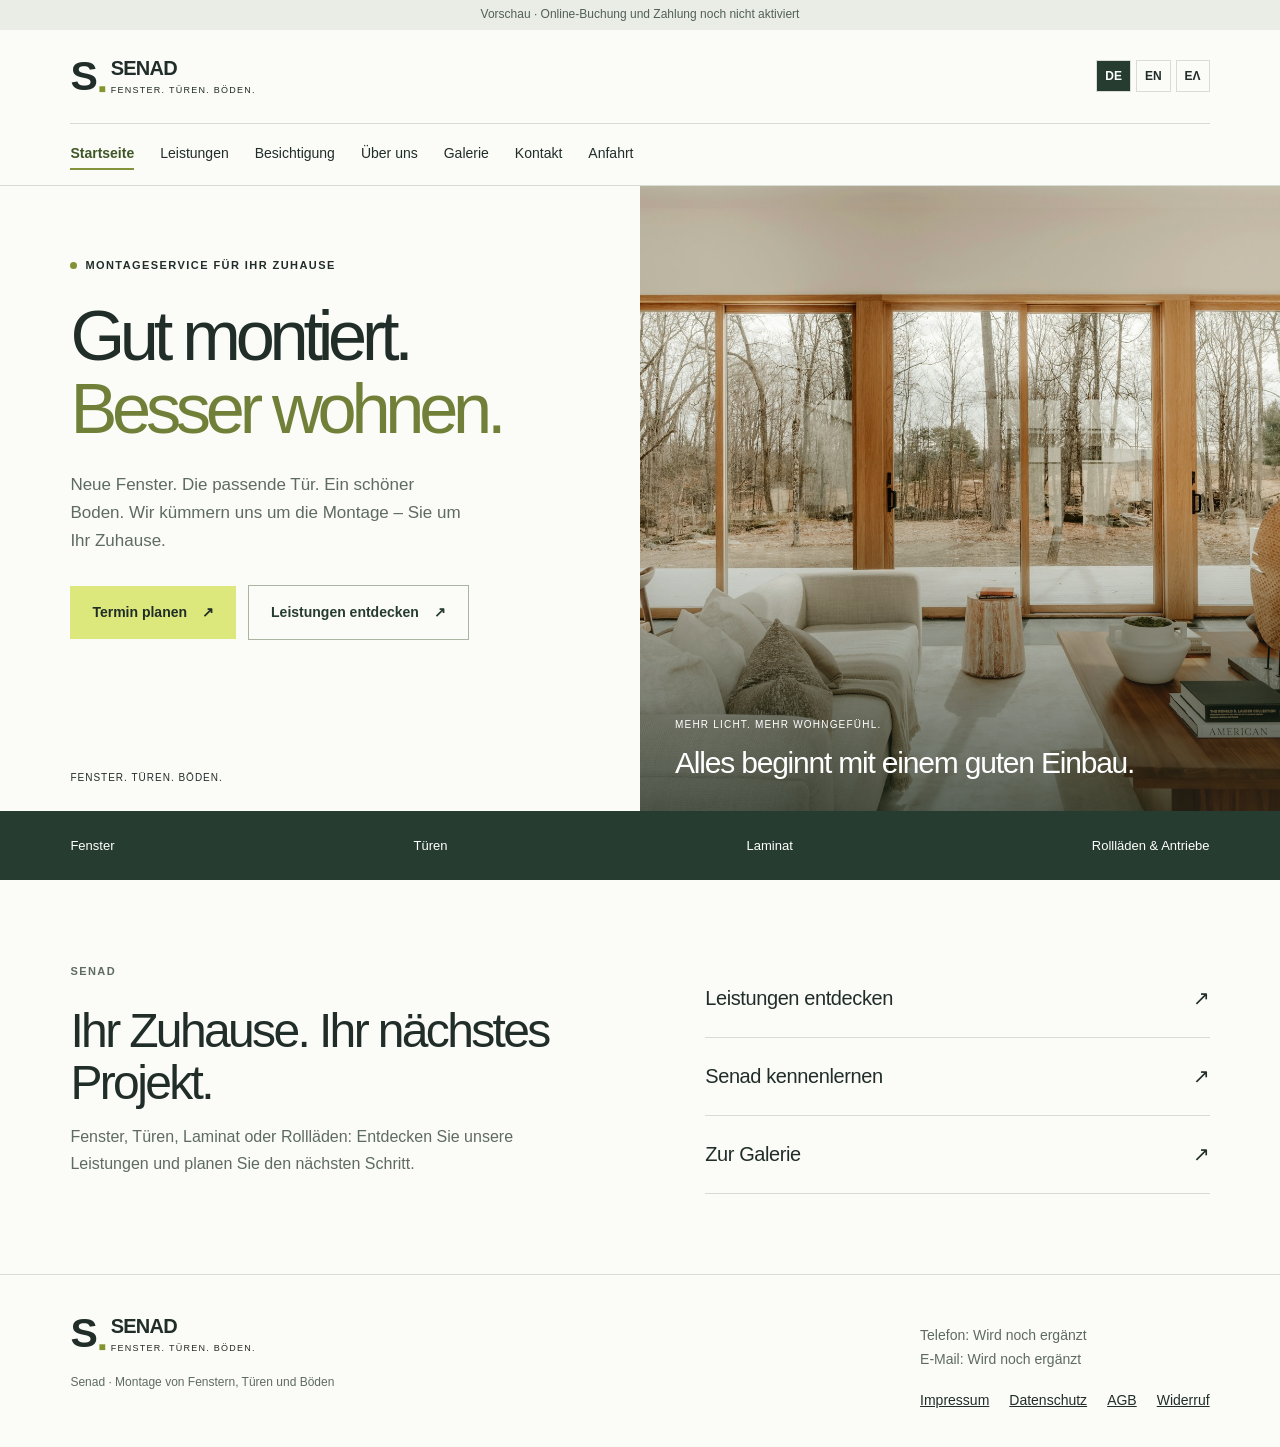
==== index.html @ 066fc75d "prima fase primo commit" ====
<!doctype html>
<html lang="de"><head><meta charset="utf-8"><meta name="viewport" content="width=device-width, initial-scale=1"><meta name="robots" content="noindex,nofollow"><meta name="description" content="Senad – Startseite. Fenster, Türen, Laminat und motorisierte Rollläden."><title>Startseite | Senad</title><link rel="icon" href="assets/favicon.svg"><link rel="stylesheet" href="style.css"><script defer src="content.js"></script><script defer src="pages.js"></script><script defer src="business.js"></script><script defer src="script.js"></script></head><body data-page="index"><noscript class="noscript">Bitte JavaScript für Sprachauswahl und Formular aktivieren. / Enable JavaScript for languages and the form. / Ενεργοποιήστε τη JavaScript για τις γλώσσες και τη φόρμα.</noscript><div id="site"><div class="draft">Vorschau · Online-Buchung und Zahlung noch nicht aktiviert</div><header class="multi-header"><div class="header-top"><a class="brand" href="index.html?lang=de"><span class="brand-mark">S<span>■</span></span><span>SENAD<small>FENSTER. TÜREN. BÖDEN.</small></span></a><div class="header-contact"></div><div class="languages" aria-label="Language / Sprache / Γλώσσα"><button type="button" data-lang="de" lang="de" aria-pressed="true">DE</button><button type="button" data-lang="en" lang="en" aria-pressed="false">EN</button><button type="button" data-lang="el" lang="el" aria-pressed="false">ΕΛ</button></div></div><nav class="main-nav" aria-label="Hauptnavigation"><a href="index.html?lang=de" aria-current="page">Startseite</a><a href="leistungen.html?lang=de" >Leistungen</a><a href="termin.html?lang=de" >Besichtigung</a><a href="ueber-uns.html?lang=de" >Über uns</a><a href="galerie.html?lang=de" >Galerie</a><a href="kontakt.html?lang=de" >Kontakt</a><a href="anfahrt.html?lang=de" >Anfahrt</a></nav></header><main><section class="hero"><div class="hero-content"><p class="eyebrow"><span></span>MONTAGESERVICE FÜR IHR ZUHAUSE</p><h1>Gut montiert.<br><span>Besser wohnen.</span></h1><p class="lead">Neue Fenster. Die passende Tür. Ein schöner Boden. Wir kümmern uns um die Montage – Sie um Ihr Zuhause.</p><div class="action-row"><a class="button" href="termin.html?lang=de">Termin planen <span aria-hidden="true">↗</span></a><a class="button secondary-button" href="leistungen.html?lang=de">Leistungen entdecken <span aria-hidden="true">↗</span></a></div><div class="hero-bottom"><span>FENSTER. TÜREN. BÖDEN.</span></div></div><div class="hero-image"><img src="assets/interior.jpg" alt="Heller Wohnraum mit großen Fenstern"><div class="image-caption"><span>MEHR LICHT. MEHR WOHNGEFÜHL.</span><span>Alles beginnt mit einem guten Einbau.</span></div></div></section><div class="service-strip"><a href="leistungen.html?lang=de">Fenster</a><a href="leistungen.html?lang=de">Türen</a><a href="leistungen.html?lang=de">Laminat</a><a href="leistungen.html?lang=de">Rollläden &amp; Antriebe</a></div><section class="section home-intro"><div><p class="eyebrow">SENAD</p><h2>Ihr Zuhause. Ihr nächstes Projekt.</h2><p>Fenster, Türen, Laminat oder Rollläden: Entdecken Sie unsere Leistungen und planen Sie den nächsten Schritt.</p></div><div class="home-links"><a href="leistungen.html?lang=de">Leistungen entdecken <span aria-hidden="true">↗</span></a><a href="ueber-uns.html?lang=de">Senad kennenlernen <span aria-hidden="true">↗</span></a><a href="galerie.html?lang=de">Zur Galerie <span aria-hidden="true">↗</span></a></div></section></main><footer class="multi-footer"><div><a class="brand" href="index.html?lang=de"><span class="brand-mark">S<span>■</span></span><span>SENAD<small>FENSTER. TÜREN. BÖDEN.</small></span></a><p>Senad · Montage von Fenstern, Türen und Böden</p></div><div><p>Telefon: Wird noch ergänzt<br>E-Mail: Wird noch ergänzt</p><div class="legal-links"><a href="impressum.html?lang=de">Impressum</a><a href="datenschutz.html?lang=de">Datenschutz</a><a href="agb.html?lang=de">AGB</a><a href="widerruf.html?lang=de">Widerruf</a></div></div></footer></div></body></html>
---- style.css ----
:root{--background:#fbfbf7;--foreground:#202d29;--primary:#dce87b;--primary-foreground:#202d29;--border:#d7dcd4;--muted:#edf0e9;--muted-foreground:#5e6b63;--accent:#dce87b;--accent-foreground:#202d29;--radius:0}*{box-sizing:border-box}html{scroll-behavior:smooth;scroll-padding-top:25px}body{margin:0;background:var(--background);color:var(--foreground);font:16px/1.65 Arial,Helvetica,sans-serif}a{color:inherit;text-decoration:none}a:focus-visible{outline:3px solid #65862c;outline-offset:5px}a:hover{opacity:.8}.draft{background:#e9ede5;text-align:center;font-size:12px;padding:5px 15px;color:#526057}header{display:flex;align-items:center;justify-content:space-between;padding:24px 5.5%;border-bottom:1px solid var(--border)}.brand{display:flex;align-items:center;gap:12px;font-size:20px;font-weight:800;letter-spacing:-.04em;line-height:1.15}.brand small{display:block;font-size:9px;font-weight:500;letter-spacing:.14em;margin-top:5px}.brand-mark{font-size:41px;letter-spacing:-.17em;position:relative;padding-right:8px}.brand-mark span{font-size:12px;color:#85952d;position:absolute;right:0;bottom:3px}nav{display:flex;align-items:center;gap:35px;font-size:14px}.nav-cta{background:var(--foreground);color:#fff;display:flex;align-items:center;gap:25px;padding:10px 18px}.hero{display:grid;grid-template-columns:1fr 1fr;min-height:625px}.hero-content{padding:70px 9% 25px 11%;display:flex;flex-direction:column;align-items:start}.eyebrow{font-size:11px;font-weight:700;letter-spacing:.13em;margin:0 0 25px;display:flex;gap:8px;align-items:center}.eyebrow>span{width:7px;height:7px;background:#839234;border-radius:50%}h1{font-size:clamp(50px,5.5vw,86px);font-weight:500;line-height:1.04;letter-spacing:-.075em;margin:0 0 25px}h1>span{color:#718039}.lead{max-width:395px;color:#5e6b63;font-size:17px;margin:0 0 30px}.button{background:var(--primary);padding:15px 22px;font-size:14px;font-weight:600;display:flex;gap:38px;align-items:center}.hero-bottom{display:flex;justify-content:space-between;width:100%;align-items:center;margin-top:auto;padding-top:48px;font-size:10px;letter-spacing:.1em}.hero-image{position:relative;min-height:570px;background:#c8ccbe}.hero-image img{position:absolute;width:100%;height:100%;object-fit:cover}.hero-image:after{content:'';position:absolute;inset:0;background:linear-gradient(transparent 50%,#17251caa)}.image-caption{position:absolute;bottom:30px;left:35px;color:white;z-index:1}.image-caption>span:first-child{display:block;font-size:10px;letter-spacing:.12em;margin-bottom:12px}.image-caption>span:last-child{font-size:30px;font-weight:500;line-height:1.15;letter-spacing:-.04em}.service-strip{display:flex;justify-content:space-between;gap:20px;padding:24px 5.5%;background:#263c30;color:#fff;font-size:13px}.service-strip b{color:var(--primary)}.section{padding:80px 5.5%}.section-heading{display:flex;align-items:end;justify-content:space-between;gap:30px;margin-bottom:40px}h2{font-size:48px;line-height:1.08;letter-spacing:-.055em;font-weight:500;margin:0}.section-heading>p,.process>div>p:last-child{color:#5e6b63;font-size:15px}.service-grid{display:grid;grid-template-columns:repeat(4,1fr);border-left:1px solid var(--border)}.service-grid article{border:1px solid var(--border);border-left:0;padding:26px 24px;min-height:285px}.card-top{display:flex;justify-content:space-between;align-items:start;margin-bottom:43px}.card-top span{font-size:12px;color:#6a756d}h3{font-size:22px;font-weight:500;letter-spacing:-.035em;line-height:1.2;margin:0 0 13px}.service-grid p{font-size:14px;color:#5e6b63;margin:0}.process{display:grid;grid-template-columns:1fr 1fr;gap:60px;background:#edf0e9}.process ol{list-style:none;margin:0;padding:0}.process li{display:flex;gap:28px;padding:25px 0;border-top:1px solid #c8d0c6}.process li:first-child{padding-top:0;border-top:0}.process li>span{font-size:12px;color:#617044;padding-top:4px}.process li p{font-size:14px;color:#5e6b63;margin:0;max-width:400px}.contact{background:#dce87b;display:grid;grid-template-columns:1fr 1fr;gap:60px;align-items:center}.contact-details>p{font-size:18px}.pending{border-top:1px solid #9da857;padding-top:20px;font-size:14px;color:#485235}footer{display:flex;justify-content:space-between;align-items:center;gap:30px;padding:35px 5.5%}footer>span{font-size:12px;color:#5e6b63}@media(min-width:1600px){.hero{min-height:740px}.hero-content{padding-top:100px}}@media(max-width:900px){.hero-content{padding:50px 8% 25px}h1{font-size:58px}.service-grid{grid-template-columns:repeat(2,1fr)}.service-grid article{min-height:260px}.section{padding:60px 6%}.service-strip{flex-wrap:wrap;justify-content:center}.service-strip b:last-of-type{display:none}h2{font-size:40px}}@media(max-width:620px){header{padding:20px 6%}.brand{font-size:17px}.brand-mark{font-size:35px}nav{gap:15px}nav>a:not(.nav-cta){display:none}.nav-cta{padding:9px 12px;gap:15px}.hero{grid-template-columns:1fr}.hero-content{padding:45px 7% 25px}h1{font-size:62px}.hero-image{min-height:390px}.hero-bottom{padding-top:35px}.service-strip{gap:12px;font-size:12px}.service-strip b{display:none}.service-strip span{padding:0 8px}.section-heading{display:block}.section-heading>p{margin-top:25px}.service-grid{grid-template-columns:1fr}.service-grid article{min-height:auto;padding:25px}.card-top{margin-bottom:25px}.process,.contact{grid-template-columns:1fr;gap:35px}footer{align-items:start;flex-direction:column}.contact h2{font-size:42px}.draft{font-size:11px}}@media(prefers-reduced-motion:reduce){html{scroll-behavior:auto}}
.languages{display:flex;gap:5px}.languages button{font:600 12px Arial;padding:8px;border:1px solid var(--border);background:transparent;cursor:pointer}.languages button[aria-pressed=true]{background:#263c30;color:white}header{gap:25px}nav{margin-left:auto}.booking{display:grid;grid-template-columns:1fr 1.15fr;gap:60px;background:#f2f4e9}.booking>div>p{max-width:430px;color:#5e6b63}.privacy-note{font-size:14px;border-left:3px solid #a4b447;padding-left:15px}.booking-panel{background:white;border:1px solid var(--border);padding:30px}.booking form{display:grid;grid-template-columns:1fr 1fr;gap:18px}.booking label{display:flex;flex-direction:column;gap:7px;font-size:14px}.booking input,.booking textarea,.service-select{width:100%;min-width:0;border:1px solid #b4bfb4;border-radius:0;background:white;padding:11px 12px;font:16px Arial;height:auto}.booking textarea{resize:vertical}.booking input:focus,.booking textarea:focus{outline:2px solid #718039;outline-offset:2px}.full{grid-column:1/-1}.booking button{cursor:pointer}.booking button:disabled{cursor:not-allowed;opacity:.6}.booking .button{border:0;text-align:left;justify-content:space-between;line-height:1.5}.booking dl{margin:25px 0}.booking dl>div{border-bottom:1px solid var(--border);padding:10px 0;overflow-wrap:anywhere}.booking dt{font-size:12px;color:#5e6b63}.booking dd{margin:0}.edit-button{border:0;background:transparent;color:#334d31;text-decoration:underline;padding:5px 0;font-size:14px}.payment-note{font-size:14px;background:#f1f3e3;padding:15px}.payment-disabled{width:100%}.legal-links{display:flex;gap:20px;flex-wrap:wrap;font-size:14px}.legal-links a{text-decoration:underline}footer>div>p{font-size:14px;color:#5e6b63}.legal-page{max-width:1000px;margin:auto}.legal-page h1{font-size:48px;margin-top:30px;overflow-wrap:anywhere}.legal-page h2{font-size:24px;letter-spacing:-.02em}.legal-page>section{margin-top:35px}.legal-page p{white-space:pre-line;overflow-wrap:anywhere}.legal-warning{background:#fff1d8;border-left:4px solid #a96616;padding:20px}.legal-warning strong{font-size:13px}.legal-warning p{margin-bottom:0;font-size:15px}.back{font-size:14px;text-decoration:underline}html[lang=el] h1{font-size:clamp(42px,4.2vw,65px);letter-spacing:-.04em}html[lang=el] .brand small{font-size:8px}@media(max-width:850px){.booking{grid-template-columns:1fr;gap:30px}header{flex-wrap:wrap}nav{gap:20px}.languages{margin-left:auto}.hero h1{overflow-wrap:anywhere}}@media(max-width:620px){.booking form{grid-template-columns:1fr}.booking-panel{padding:20px}nav{order:3;width:100%;margin:0}nav>a:not(.nav-cta){display:block}.nav-cta{margin-left:auto}.booking h2{font-size:38px}.legal-page h1{font-size:37px}.legal-links{gap:12px}header{gap:15px}.hero-image{min-height:350px}.languages{gap:3px}}

button,input,select,textarea{font:inherit}button{cursor:pointer}button:focus-visible,select:focus-visible{outline:3px solid #718039;outline-offset:3px}.booking select{width:100%;border:1px solid #b4bfb4;background:white;padding:11px 12px;font-size:16px;min-width:0}.booking select:focus{outline:2px solid #718039}button{color:inherit}h1,h2,h3,p{overflow-wrap:break-word}.noscript{padding:20px;background:#fff1d8}.noscript ~ #site form{display:none}
/* Pagine separate Senad HTML */
.multi-header{display:block;padding:0 5.5%;border-bottom:1px solid var(--border)}.header-top{display:flex;align-items:center;gap:25px;padding:23px 0}.header-contact{margin-left:auto;font-size:14px}.main-nav{display:flex;gap:26px;align-items:center;flex-wrap:wrap;margin:0;border-top:1px solid var(--border);padding:15px 0}.main-nav a{display:block!important;font-size:14px;padding:3px 0;border-bottom:2px solid transparent}.main-nav a[aria-current=page]{border-color:#82933c;color:#3f5726;font-weight:700}.main-nav a:last-child{border-bottom-color:transparent}.main-nav a:last-child[aria-current=page]{border-bottom-color:#82933c}.multi-header .languages{margin:0}.action-row{display:flex;flex-wrap:wrap;gap:14px;align-items:center}.button{white-space:normal}.secondary-button{background:transparent;border:1px solid #a9b5a1!important;color:#263c30}.hero .action-row{gap:12px}.hero .action-row .button{gap:15px}.home-intro{display:grid;grid-template-columns:1.1fr 1fr;gap:80px;align-items:center}.home-intro p{color:#5e6b63;max-width:470px}.home-links{display:flex;flex-direction:column}.home-links a{padding:22px 0;border-bottom:1px solid var(--border);display:flex;justify-content:space-between;gap:20px;font-size:20px;letter-spacing:-.02em}.page-heading{padding-bottom:50px;background:#eef1e8;border-bottom:1px solid var(--border)}.page-heading h1{font-size:clamp(40px,4.8vw,66px);line-height:1.1;max-width:860px;letter-spacing:-.055em}.page-lead{max-width:760px;font-size:18px;color:#5e6b63;margin:0}.page-heading .eyebrow{margin-bottom:18px}.service-page-grid{display:grid;grid-template-columns:1fr 1fr;gap:25px}.service-page-grid article{padding:35px;border:1px solid var(--border)}.service-page-grid h2{font-size:32px}.service-page-grid p,.service-page-grid li{color:#5e6b63}.service-page-grid ul{padding-left:20px;margin:25px 0}.service-page-grid li{padding:4px 0}.service-note{grid-column:1/-1;font-size:14px}.text-link{font-size:14px;text-decoration:underline;text-underline-offset:5px}.callout{background:#dce87b;display:flex;justify-content:space-between;gap:45px;align-items:center}.callout h2{max-width:550px;font-size:39px}.callout .button{background:#263c30;color:white}.callout .secondary-button{background:transparent;color:#263c30}.about-body{display:grid;grid-template-columns:1fr 1fr;gap:60px}.about-image img{width:100%;height:440px;object-fit:cover;display:block}.image-note{font-size:12px;color:#5e6b63;line-height:1.5}.about-body h2{font-size:36px}.about-body p{color:#5e6b63}.value{display:flex;gap:20px;border-top:1px solid var(--border);padding-top:25px;margin-top:25px}.value>span{font-size:12px;color:#70813e}.value h3{font-size:20px}.value p{font-size:14px;margin:0}.gallery-section{padding-top:35px}.gallery-notice{padding:15px 20px;background:#eef1e8;border-left:3px solid #91a444;font-size:14px;margin:0 0 35px;color:#526057}.gallery-grid{display:grid;grid-template-columns:1fr 1fr;gap:35px}.gallery-grid figure{margin:0;min-width:0}.gallery-grid figure:first-child{grid-column:1/-1}.gallery-grid img{width:100%;height:360px;object-fit:cover;display:block}.gallery-grid figure:first-child img{height:490px}.gallery-grid h2{font-size:22px;letter-spacing:-.025em;margin:16px 0 5px}.gallery-grid figcaption>a{font-size:12px;text-decoration:underline;color:#5e6b63}.contact-layout{display:grid;grid-template-columns:1.1fr 1fr;gap:70px}.contact-list{margin:0}.contact-list>div{padding:20px 0;border-bottom:1px solid var(--border)}.contact-list dt{font-size:12px;letter-spacing:.08em;text-transform:uppercase;color:#5e6b63;margin-bottom:5px}.contact-list dd{margin:0;font-size:22px;overflow-wrap:anywhere}.contact-list dd>a{text-decoration:underline}.contact-aside{padding:35px;background:#edf0e9;align-self:start}.contact-aside h2{font-size:36px}.contact-aside p{font-size:15px;color:#5e6b63}.contact-aside .button{margin:25px 0}.directions-layout{display:grid;grid-template-columns:1fr 1.1fr;gap:65px;align-items:start}.directions-layout h2{font-size:35px}.directions-layout p{color:#5e6b63}.address-panel{padding:35px;border:1px solid var(--border);background:#edf0e9}.small-note{font-size:12px}.directions-layout .action-row{margin-top:30px}.booking ul{padding-left:22px;color:#5e6b63}.booking li{margin:12px 0}.booking h2{font-size:35px}.multi-footer{border-top:1px solid var(--border);align-items:start}.multi-footer>.brand{align-self:start}.multi-footer>div:first-child>p{font-size:12px;margin-top:15px}.multi-footer>div:last-child{max-width:650px}.multi-footer .brand{width:max-content}.multi-footer p a{text-decoration:underline}.multi-footer .legal-links{margin-top:18px}.multi-footer .brand small{color:#282a22}html[lang=el] .main-nav{gap:18px}html[lang=el] .main-nav a{font-size:13px}html[lang=el] .page-heading h1{font-size:clamp(37px,4.5vw,62px)}
@media(max-width:900px){.main-nav{gap:18px}.home-intro,.about-body,.contact-layout,.directions-layout{gap:35px}.callout{display:block}.callout .action-row{margin-top:25px}.gallery-grid figure:first-child img{height:400px}.about-image img{height:380px}.service-page-grid article{padding:25px}}
@media(max-width:620px){.main-nav{gap:8px 20px;padding:13px 0}.main-nav a{font-size:13px}.header-top{padding:18px 0;gap:15px}.header-contact{display:none}.multi-header .languages{margin-left:auto}.home-intro,.service-page-grid,.about-body,.contact-layout,.directions-layout{grid-template-columns:1fr;gap:30px}.page-heading{padding-top:45px;padding-bottom:35px}.page-lead{font-size:16px}.gallery-grid{grid-template-columns:1fr;gap:30px}.gallery-grid figure:first-child{grid-column:auto}.gallery-grid img,.gallery-grid figure:first-child img{height:300px}.about-image img{height:300px}.callout h2{font-size:33px}.service-page-grid article{padding:25px}.contact-aside,.address-panel{padding:25px}.contact-list dd{font-size:19px}.home-intro h2{font-size:37px}.main-nav{order:initial}.multi-footer{gap:25px}.service-strip{justify-content:space-around}.multi-footer>div:last-child{max-width:100%}}
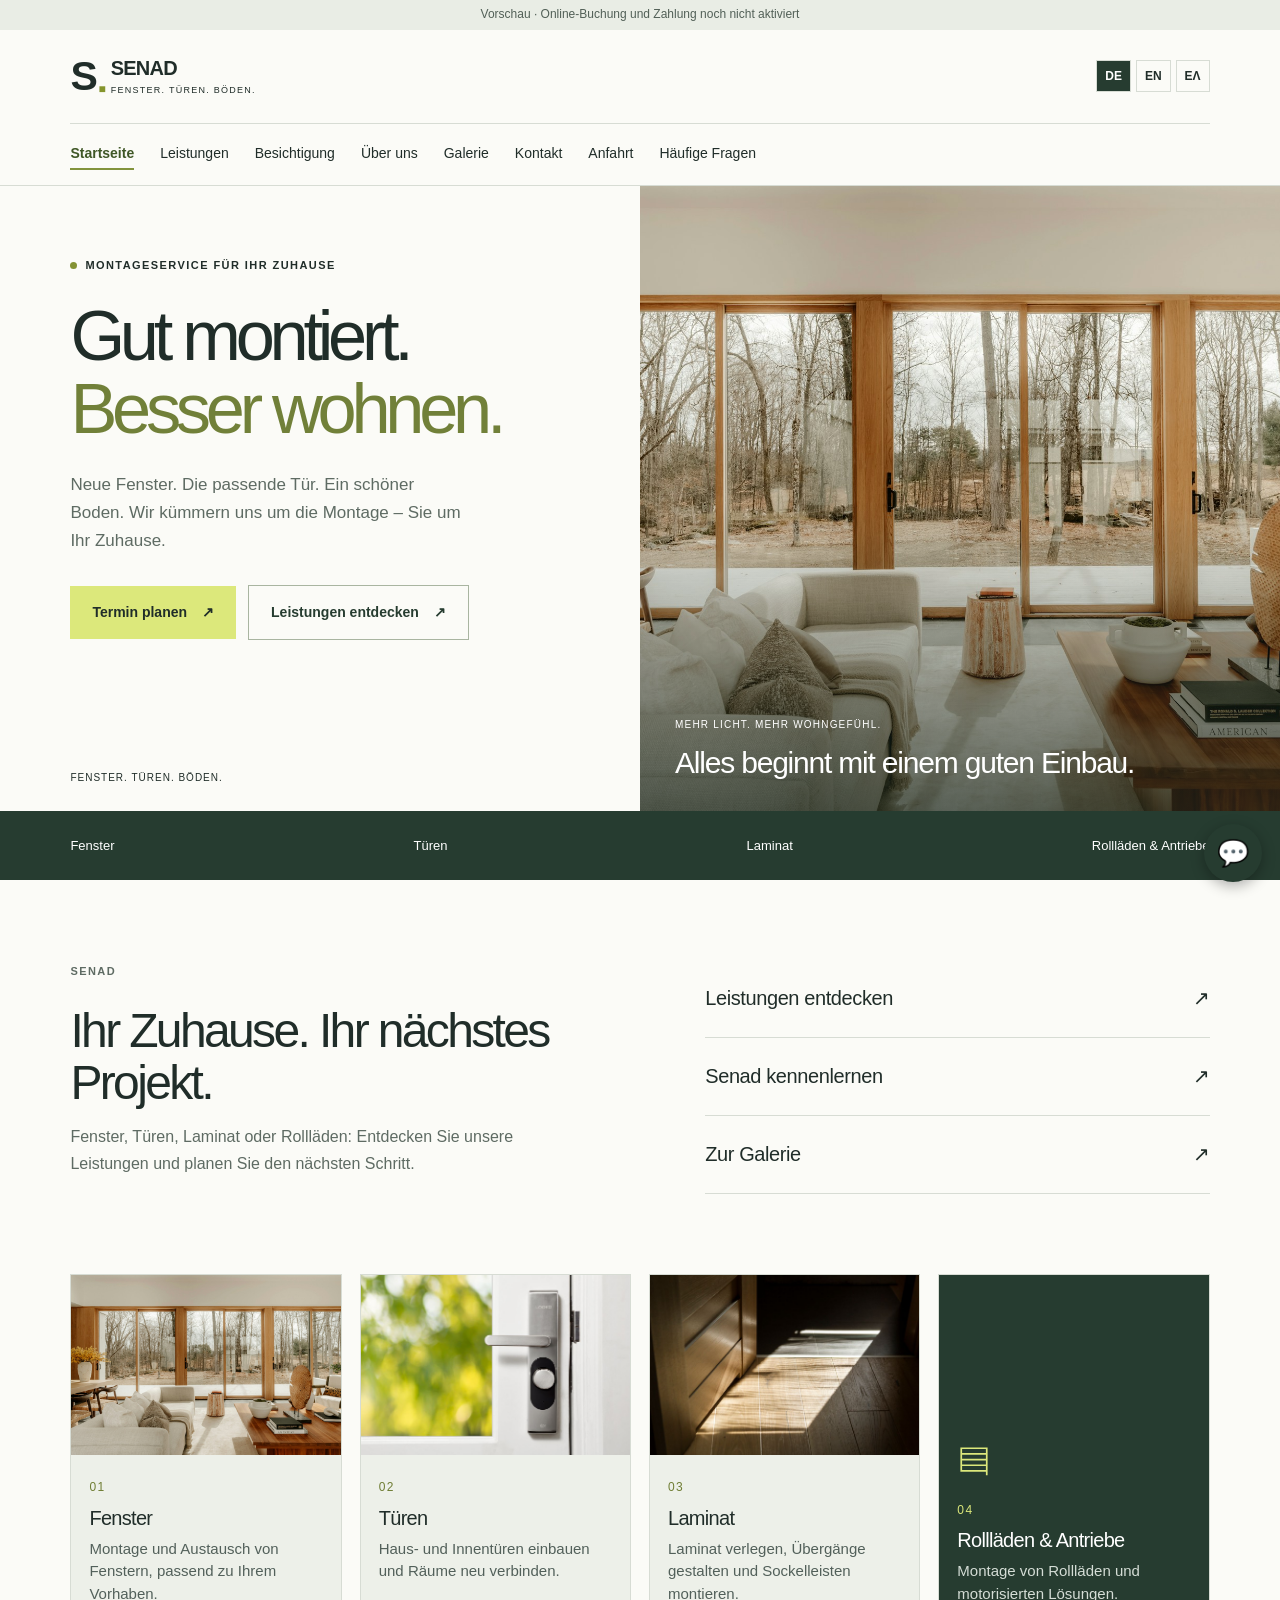
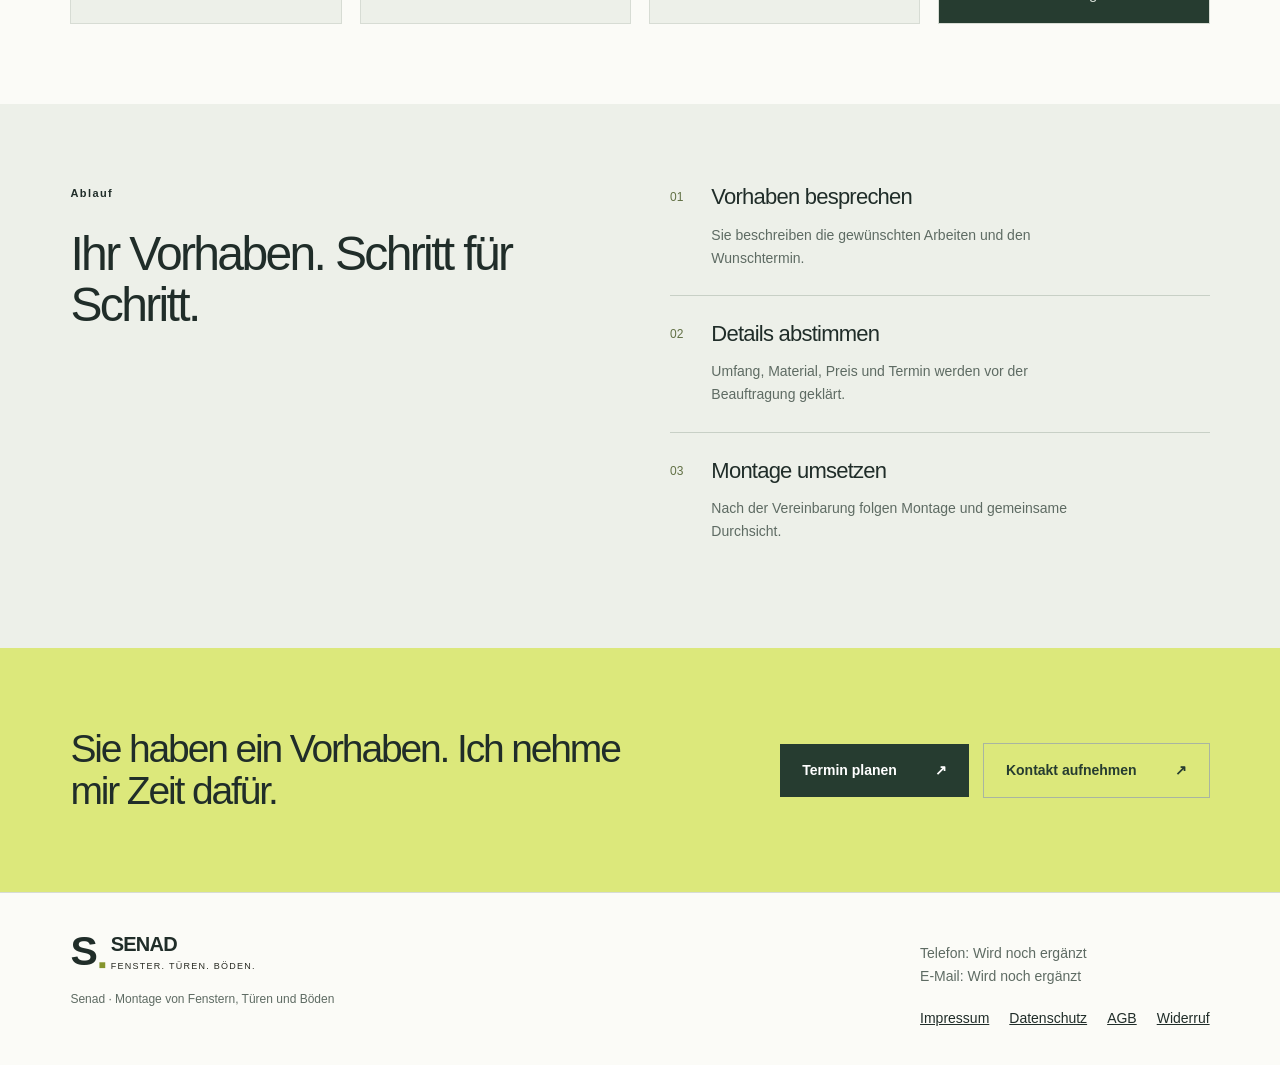
==== commit 74e30311: "proggetto chat" ====
--- a/index.html
+++ b/index.html
@@ -1,2 +1,2 @@
 <!doctype html>
-<html lang="de"><head><meta charset="utf-8"><meta name="viewport" content="width=device-width, initial-scale=1"><meta name="robots" content="noindex,nofollow"><meta name="description" content="Senad – Startseite. Fenster, Türen, Laminat und motorisierte Rollläden."><title>Startseite | Senad</title><link rel="icon" href="assets/favicon.svg"><link rel="stylesheet" href="style.css"><script defer src="content.js"></script><script defer src="pages.js"></script><script defer src="business.js"></script><script defer src="script.js"></script></head><body data-page="index"><noscript class="noscript">Bitte JavaScript für Sprachauswahl und Formular aktivieren. / Enable JavaScript for languages and the form. / Ενεργοποιήστε τη JavaScript για τις γλώσσες και τη φόρμα.</noscript><div id="site"><div class="draft">Vorschau · Online-Buchung und Zahlung noch nicht aktiviert</div><header class="multi-header"><div class="header-top"><a class="brand" href="index.html?lang=de"><span class="brand-mark">S<span>■</span></span><span>SENAD<small>FENSTER. TÜREN. BÖDEN.</small></span></a><div class="header-contact"></div><div class="languages" aria-label="Language / Sprache / Γλώσσα"><button type="button" data-lang="de" lang="de" aria-pressed="true">DE</button><button type="button" data-lang="en" lang="en" aria-pressed="false">EN</button><button type="button" data-lang="el" lang="el" aria-pressed="false">ΕΛ</button></div></div><nav class="main-nav" aria-label="Hauptnavigation"><a href="index.html?lang=de" aria-current="page">Startseite</a><a href="leistungen.html?lang=de" >Leistungen</a><a href="termin.html?lang=de" >Besichtigung</a><a href="ueber-uns.html?lang=de" >Über uns</a><a href="galerie.html?lang=de" >Galerie</a><a href="kontakt.html?lang=de" >Kontakt</a><a href="anfahrt.html?lang=de" >Anfahrt</a></nav></header><main><section class="hero"><div class="hero-content"><p class="eyebrow"><span></span>MONTAGESERVICE FÜR IHR ZUHAUSE</p><h1>Gut montiert.<br><span>Besser wohnen.</span></h1><p class="lead">Neue Fenster. Die passende Tür. Ein schöner Boden. Wir kümmern uns um die Montage – Sie um Ihr Zuhause.</p><div class="action-row"><a class="button" href="termin.html?lang=de">Termin planen <span aria-hidden="true">↗</span></a><a class="button secondary-button" href="leistungen.html?lang=de">Leistungen entdecken <span aria-hidden="true">↗</span></a></div><div class="hero-bottom"><span>FENSTER. TÜREN. BÖDEN.</span></div></div><div class="hero-image"><img src="assets/interior.jpg" alt="Heller Wohnraum mit großen Fenstern"><div class="image-caption"><span>MEHR LICHT. MEHR WOHNGEFÜHL.</span><span>Alles beginnt mit einem guten Einbau.</span></div></div></section><div class="service-strip"><a href="leistungen.html?lang=de">Fenster</a><a href="leistungen.html?lang=de">Türen</a><a href="leistungen.html?lang=de">Laminat</a><a href="leistungen.html?lang=de">Rollläden &amp; Antriebe</a></div><section class="section home-intro"><div><p class="eyebrow">SENAD</p><h2>Ihr Zuhause. Ihr nächstes Projekt.</h2><p>Fenster, Türen, Laminat oder Rollläden: Entdecken Sie unsere Leistungen und planen Sie den nächsten Schritt.</p></div><div class="home-links"><a href="leistungen.html?lang=de">Leistungen entdecken <span aria-hidden="true">↗</span></a><a href="ueber-uns.html?lang=de">Senad kennenlernen <span aria-hidden="true">↗</span></a><a href="galerie.html?lang=de">Zur Galerie <span aria-hidden="true">↗</span></a></div></section></main><footer class="multi-footer"><div><a class="brand" href="index.html?lang=de"><span class="brand-mark">S<span>■</span></span><span>SENAD<small>FENSTER. TÜREN. BÖDEN.</small></span></a><p>Senad · Montage von Fenstern, Türen und Böden</p></div><div><p>Telefon: Wird noch ergänzt<br>E-Mail: Wird noch ergänzt</p><div class="legal-links"><a href="impressum.html?lang=de">Impressum</a><a href="datenschutz.html?lang=de">Datenschutz</a><a href="agb.html?lang=de">AGB</a><a href="widerruf.html?lang=de">Widerruf</a></div></div></footer></div></body></html>
+<html lang="de"><head><meta charset="utf-8"><meta name="viewport" content="width=device-width, initial-scale=1"><meta name="robots" content="noindex,nofollow"><meta name="description" content="Senad – Startseite. Fenster, Türen, Laminat und motorisierte Rollläden."><title>Startseite | Senad</title><link rel="icon" href="assets/favicon.svg"><link rel="stylesheet" href="style.css"><link rel="stylesheet" href="chat.css"><script defer src="chat.js"></script><script defer src="content.js"></script><script defer src="pages.js"></script><script defer src="business.js"></script><script defer src="script.js"></script></head><body data-page="index"><noscript class="noscript">Bitte JavaScript für Sprachauswahl und Formular aktivieren. / Enable JavaScript for languages and the form. / Ενεργοποιήστε τη JavaScript για τις γλώσσες και τη φόρμα.</noscript><div id="site"><div class="draft">Vorschau · Online-Buchung und Zahlung noch nicht aktiviert</div><header class="multi-header"><div class="header-top"><a class="brand" href="index.html?lang=de"><span class="brand-mark">S<span>■</span></span><span>SENAD<small>FENSTER. TÜREN. BÖDEN.</small></span></a><div class="header-contact"></div><div class="languages" aria-label="Language / Sprache / Γλώσσα"><button type="button" data-lang="de" lang="de" aria-pressed="true">DE</button><button type="button" data-lang="en" lang="en" aria-pressed="false">EN</button><button type="button" data-lang="el" lang="el" aria-pressed="false">ΕΛ</button></div></div><nav class="main-nav" aria-label="Hauptnavigation"><a href="index.html?lang=de" aria-current="page">Startseite</a><a href="leistungen.html?lang=de" >Leistungen</a><a href="termin.html?lang=de" >Besichtigung</a><a href="ueber-uns.html?lang=de" >Über uns</a><a href="galerie.html?lang=de" >Galerie</a><a href="kontakt.html?lang=de" >Kontakt</a><a href="anfahrt.html?lang=de" >Anfahrt</a></nav></header><main><section class="hero"><div class="hero-content"><p class="eyebrow"><span></span>MONTAGESERVICE FÜR IHR ZUHAUSE</p><h1>Gut montiert.<br><span>Besser wohnen.</span></h1><p class="lead">Neue Fenster. Die passende Tür. Ein schöner Boden. Wir kümmern uns um die Montage – Sie um Ihr Zuhause.</p><div class="action-row"><a class="button" href="termin.html?lang=de">Termin planen <span aria-hidden="true">↗</span></a><a class="button secondary-button" href="leistungen.html?lang=de">Leistungen entdecken <span aria-hidden="true">↗</span></a></div><div class="hero-bottom"><span>FENSTER. TÜREN. BÖDEN.</span></div></div><div class="hero-image"><img src="assets/interior.jpg" alt="Heller Wohnraum mit großen Fenstern"><div class="image-caption"><span>MEHR LICHT. MEHR WOHNGEFÜHL.</span><span>Alles beginnt mit einem guten Einbau.</span></div></div></section><div class="service-strip"><a href="leistungen.html?lang=de">Fenster</a><a href="leistungen.html?lang=de">Türen</a><a href="leistungen.html?lang=de">Laminat</a><a href="leistungen.html?lang=de">Rollläden &amp; Antriebe</a></div><section class="section home-intro"><div><p class="eyebrow">SENAD</p><h2>Ihr Zuhause. Ihr nächstes Projekt.</h2><p>Fenster, Türen, Laminat oder Rollläden: Entdecken Sie unsere Leistungen und planen Sie den nächsten Schritt.</p></div><div class="home-links"><a href="leistungen.html?lang=de">Leistungen entdecken <span aria-hidden="true">↗</span></a><a href="ueber-uns.html?lang=de">Senad kennenlernen <span aria-hidden="true">↗</span></a><a href="galerie.html?lang=de">Zur Galerie <span aria-hidden="true">↗</span></a></div></section></main><footer class="multi-footer"><div><a class="brand" href="index.html?lang=de"><span class="brand-mark">S<span>■</span></span><span>SENAD<small>FENSTER. TÜREN. BÖDEN.</small></span></a><p>Senad · Montage von Fenstern, Türen und Böden</p></div><div><p>Telefon: Wird noch ergänzt<br>E-Mail: Wird noch ergänzt</p><div class="legal-links"><a href="impressum.html?lang=de">Impressum</a><a href="datenschutz.html?lang=de">Datenschutz</a><a href="agb.html?lang=de">AGB</a><a href="widerruf.html?lang=de">Widerruf</a></div></div></footer></div></body></html>
--- a/style.css
+++ b/style.css
@@ -6,3 +6,27 @@
 .multi-header{display:block;padding:0 5.5%;border-bottom:1px solid var(--border)}.header-top{display:flex;align-items:center;gap:25px;padding:23px 0}.header-contact{margin-left:auto;font-size:14px}.main-nav{display:flex;gap:26px;align-items:center;flex-wrap:wrap;margin:0;border-top:1px solid var(--border);padding:15px 0}.main-nav a{display:block!important;font-size:14px;padding:3px 0;border-bottom:2px solid transparent}.main-nav a[aria-current=page]{border-color:#82933c;color:#3f5726;font-weight:700}.main-nav a:last-child{border-bottom-color:transparent}.main-nav a:last-child[aria-current=page]{border-bottom-color:#82933c}.multi-header .languages{margin:0}.action-row{display:flex;flex-wrap:wrap;gap:14px;align-items:center}.button{white-space:normal}.secondary-button{background:transparent;border:1px solid #a9b5a1!important;color:#263c30}.hero .action-row{gap:12px}.hero .action-row .button{gap:15px}.home-intro{display:grid;grid-template-columns:1.1fr 1fr;gap:80px;align-items:center}.home-intro p{color:#5e6b63;max-width:470px}.home-links{display:flex;flex-direction:column}.home-links a{padding:22px 0;border-bottom:1px solid var(--border);display:flex;justify-content:space-between;gap:20px;font-size:20px;letter-spacing:-.02em}.page-heading{padding-bottom:50px;background:#eef1e8;border-bottom:1px solid var(--border)}.page-heading h1{font-size:clamp(40px,4.8vw,66px);line-height:1.1;max-width:860px;letter-spacing:-.055em}.page-lead{max-width:760px;font-size:18px;color:#5e6b63;margin:0}.page-heading .eyebrow{margin-bottom:18px}.service-page-grid{display:grid;grid-template-columns:1fr 1fr;gap:25px}.service-page-grid article{padding:35px;border:1px solid var(--border)}.service-page-grid h2{font-size:32px}.service-page-grid p,.service-page-grid li{color:#5e6b63}.service-page-grid ul{padding-left:20px;margin:25px 0}.service-page-grid li{padding:4px 0}.service-note{grid-column:1/-1;font-size:14px}.text-link{font-size:14px;text-decoration:underline;text-underline-offset:5px}.callout{background:#dce87b;display:flex;justify-content:space-between;gap:45px;align-items:center}.callout h2{max-width:550px;font-size:39px}.callout .button{background:#263c30;color:white}.callout .secondary-button{background:transparent;color:#263c30}.about-body{display:grid;grid-template-columns:1fr 1fr;gap:60px}.about-image img{width:100%;height:440px;object-fit:cover;display:block}.image-note{font-size:12px;color:#5e6b63;line-height:1.5}.about-body h2{font-size:36px}.about-body p{color:#5e6b63}.value{display:flex;gap:20px;border-top:1px solid var(--border);padding-top:25px;margin-top:25px}.value>span{font-size:12px;color:#70813e}.value h3{font-size:20px}.value p{font-size:14px;margin:0}.gallery-section{padding-top:35px}.gallery-notice{padding:15px 20px;background:#eef1e8;border-left:3px solid #91a444;font-size:14px;margin:0 0 35px;color:#526057}.gallery-grid{display:grid;grid-template-columns:1fr 1fr;gap:35px}.gallery-grid figure{margin:0;min-width:0}.gallery-grid figure:first-child{grid-column:1/-1}.gallery-grid img{width:100%;height:360px;object-fit:cover;display:block}.gallery-grid figure:first-child img{height:490px}.gallery-grid h2{font-size:22px;letter-spacing:-.025em;margin:16px 0 5px}.gallery-grid figcaption>a{font-size:12px;text-decoration:underline;color:#5e6b63}.contact-layout{display:grid;grid-template-columns:1.1fr 1fr;gap:70px}.contact-list{margin:0}.contact-list>div{padding:20px 0;border-bottom:1px solid var(--border)}.contact-list dt{font-size:12px;letter-spacing:.08em;text-transform:uppercase;color:#5e6b63;margin-bottom:5px}.contact-list dd{margin:0;font-size:22px;overflow-wrap:anywhere}.contact-list dd>a{text-decoration:underline}.contact-aside{padding:35px;background:#edf0e9;align-self:start}.contact-aside h2{font-size:36px}.contact-aside p{font-size:15px;color:#5e6b63}.contact-aside .button{margin:25px 0}.directions-layout{display:grid;grid-template-columns:1fr 1.1fr;gap:65px;align-items:start}.directions-layout h2{font-size:35px}.directions-layout p{color:#5e6b63}.address-panel{padding:35px;border:1px solid var(--border);background:#edf0e9}.small-note{font-size:12px}.directions-layout .action-row{margin-top:30px}.booking ul{padding-left:22px;color:#5e6b63}.booking li{margin:12px 0}.booking h2{font-size:35px}.multi-footer{border-top:1px solid var(--border);align-items:start}.multi-footer>.brand{align-self:start}.multi-footer>div:first-child>p{font-size:12px;margin-top:15px}.multi-footer>div:last-child{max-width:650px}.multi-footer .brand{width:max-content}.multi-footer p a{text-decoration:underline}.multi-footer .legal-links{margin-top:18px}.multi-footer .brand small{color:#282a22}html[lang=el] .main-nav{gap:18px}html[lang=el] .main-nav a{font-size:13px}html[lang=el] .page-heading h1{font-size:clamp(37px,4.5vw,62px)}
 @media(max-width:900px){.main-nav{gap:18px}.home-intro,.about-body,.contact-layout,.directions-layout{gap:35px}.callout{display:block}.callout .action-row{margin-top:25px}.gallery-grid figure:first-child img{height:400px}.about-image img{height:380px}.service-page-grid article{padding:25px}}
 @media(max-width:620px){.main-nav{gap:8px 20px;padding:13px 0}.main-nav a{font-size:13px}.header-top{padding:18px 0;gap:15px}.header-contact{display:none}.multi-header .languages{margin-left:auto}.home-intro,.service-page-grid,.about-body,.contact-layout,.directions-layout{grid-template-columns:1fr;gap:30px}.page-heading{padding-top:45px;padding-bottom:35px}.page-lead{font-size:16px}.gallery-grid{grid-template-columns:1fr;gap:30px}.gallery-grid figure:first-child{grid-column:auto}.gallery-grid img,.gallery-grid figure:first-child img{height:300px}.about-image img{height:300px}.callout h2{font-size:33px}.service-page-grid article{padding:25px}.contact-aside,.address-panel{padding:25px}.contact-list dd{font-size:19px}.home-intro h2{font-size:37px}.main-nav{order:initial}.multi-footer{gap:25px}.service-strip{justify-content:space-around}.multi-footer>div:last-child{max-width:100%}}
+
+/* Home: schede servizi con foto */
+.home-cards{display:grid;grid-template-columns:repeat(4,1fr);gap:18px;padding-top:0}
+.home-card{display:flex;flex-direction:column;background:var(--muted);border:1px solid var(--border);color:var(--foreground);text-decoration:none;overflow:hidden;transition:transform .2s,box-shadow .2s}
+.home-card:hover{transform:translateY(-4px);box-shadow:0 10px 24px rgba(0,0,0,.12)}
+.home-card img{width:100%;height:180px;object-fit:cover;display:block}
+.home-card>div{padding:18px}
+.home-card span{font-size:12px;letter-spacing:.12em;color:#6f7d33}
+.home-card h3{margin:6px 0 8px;font-size:20px}
+.home-card p{margin:0;font-size:15px;line-height:1.5;color:#52605a}
+.home-card-dark{background:#263c30;color:#fff;justify-content:flex-end}
+.home-card-dark svg{margin:18px 18px 0;color:#dce87b}
+.home-card-dark span{color:#dce87b}
+.home-card-dark p{color:#d5ddd6}
+@media(max-width:900px){.home-cards{grid-template-columns:repeat(2,1fr)}}
+@media(max-width:520px){.home-cards{grid-template-columns:1fr}}
+
+/* Pagina FAQ */
+.faq-list{max-width:820px}
+.faq-list details{border-bottom:1px solid var(--border);padding:18px 0}
+.faq-list summary{cursor:pointer;font-size:20px;font-weight:600;list-style:none;display:flex;justify-content:space-between;gap:12px}
+.faq-list summary::after{content:'+';color:#6f7d33;font-size:24px}
+.faq-list details[open] summary::after{content:'–'}
+.faq-list p{margin:12px 0 0;color:#52605a;line-height:1.6}
--- a/chat.css
+++ b/chat.css
@@ -0,0 +1,14 @@
+#sc-btn{position:fixed;right:18px;bottom:18px;z-index:9999;width:58px;height:58px;border-radius:50%;border:0;background:#263c30;color:#dce87b;font-size:26px;cursor:pointer;box-shadow:0 4px 14px rgba(0,0,0,.3)}
+#sc-box{position:fixed;right:18px;bottom:88px;z-index:9999;width:340px;max-width:calc(100vw - 36px);height:460px;max-height:calc(100vh - 110px);background:#fbfbf7;border:1px solid #d7dcd4;border-radius:14px;box-shadow:0 8px 28px rgba(0,0,0,.25);display:none;flex-direction:column;overflow:hidden;font:15px/1.4 system-ui,sans-serif;color:#202d29}
+#sc-box.open{display:flex}
+#sc-head{background:#263c30;color:#fff;padding:12px 14px;font-weight:600;display:flex;justify-content:space-between;align-items:center}
+#sc-head button{background:none;border:0;color:#dce87b;font-size:20px;cursor:pointer}
+#sc-msgs{flex:1;min-height:0;overflow-y:auto;padding:12px;display:flex;flex-direction:column;gap:8px;background:#edf0e9}
+.sc-m{max-width:85%;padding:8px 11px;border-radius:12px;word-wrap:break-word}
+.sc-u{align-self:flex-end;background:#dce87b}
+.sc-b{align-self:flex-start;background:#fff;border:1px solid #d7dcd4}
+.sc-b ul{margin:6px 0 0;padding-left:18px}
+.sc-b a{color:#263c30;font-weight:600}
+#sc-form{display:flex;gap:6px;padding:8px;border-top:1px solid #d7dcd4;background:#fbfbf7}
+#sc-in{flex:1;min-width:0;padding:9px;border:1px solid #d7dcd4;border-radius:8px;font:inherit}
+#sc-form button{background:#263c30;color:#fff;border:0;border-radius:8px;padding:0 14px;cursor:pointer;font:inherit}
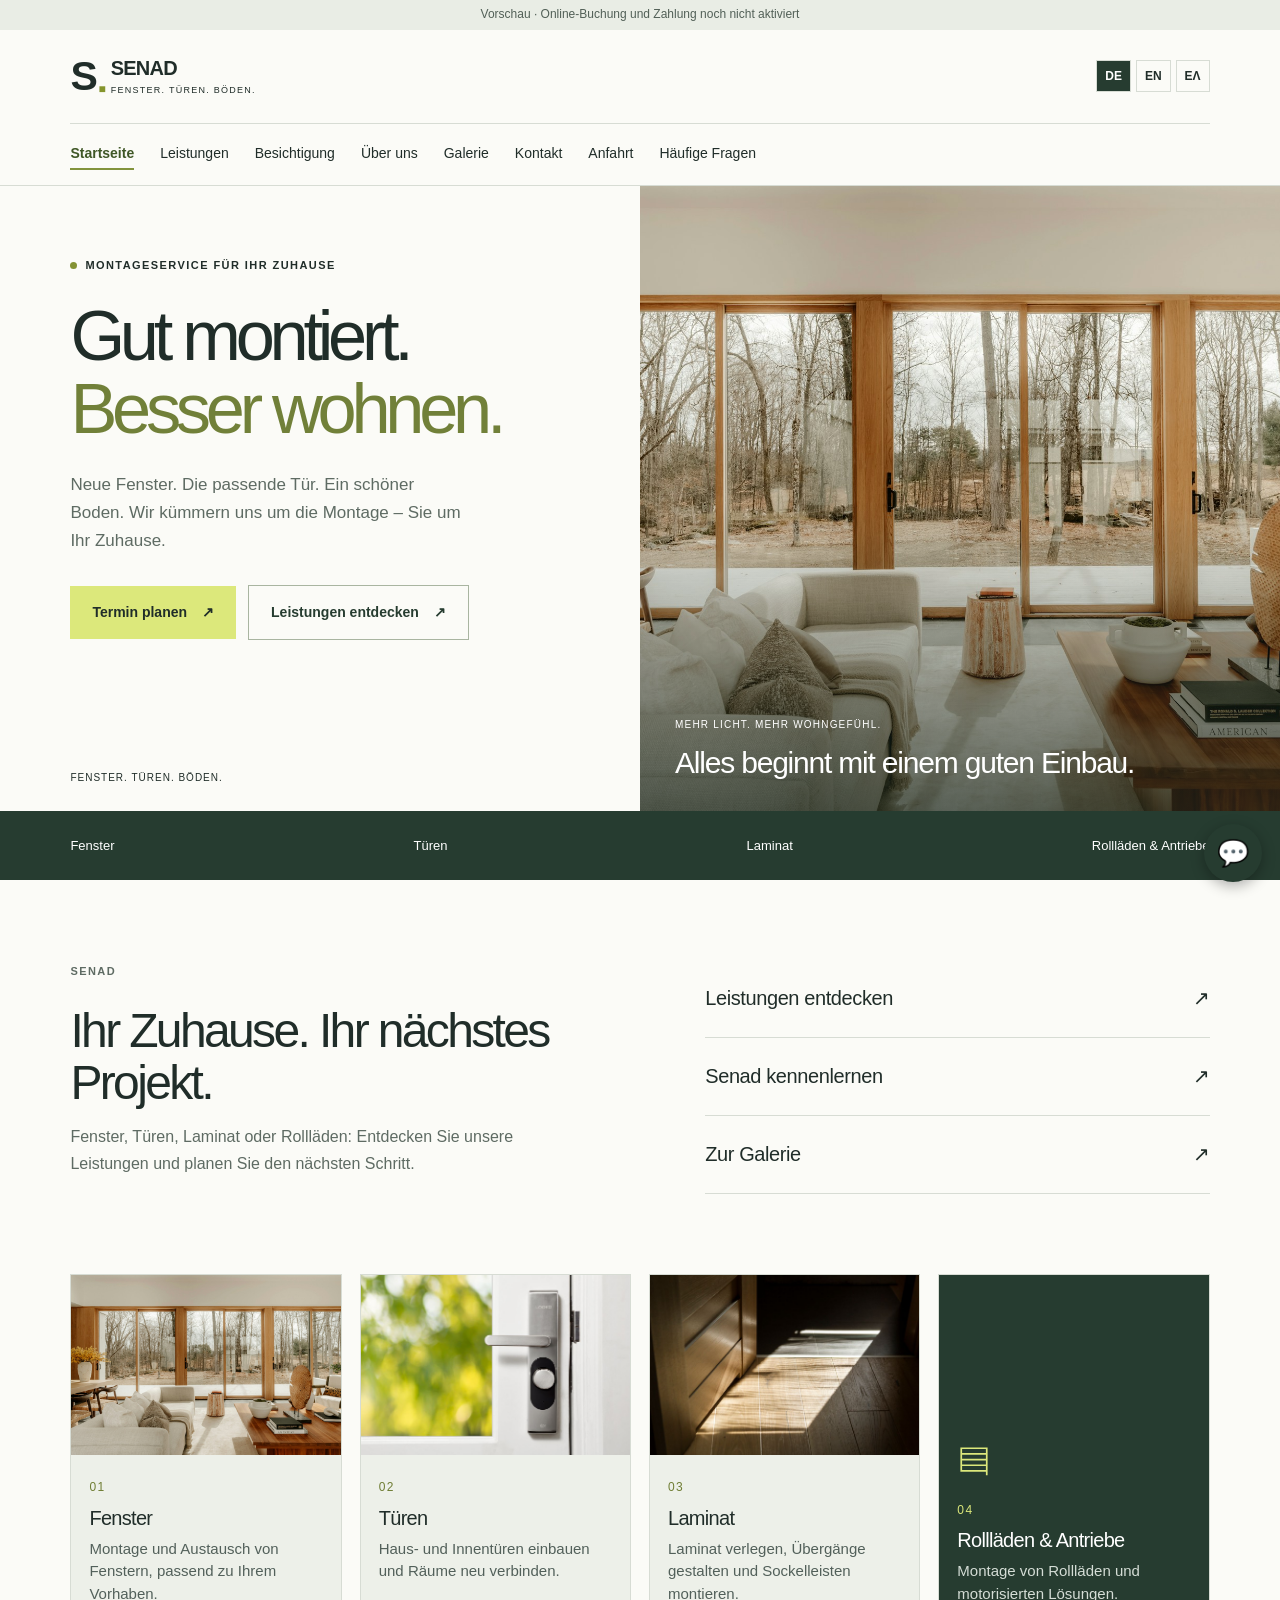
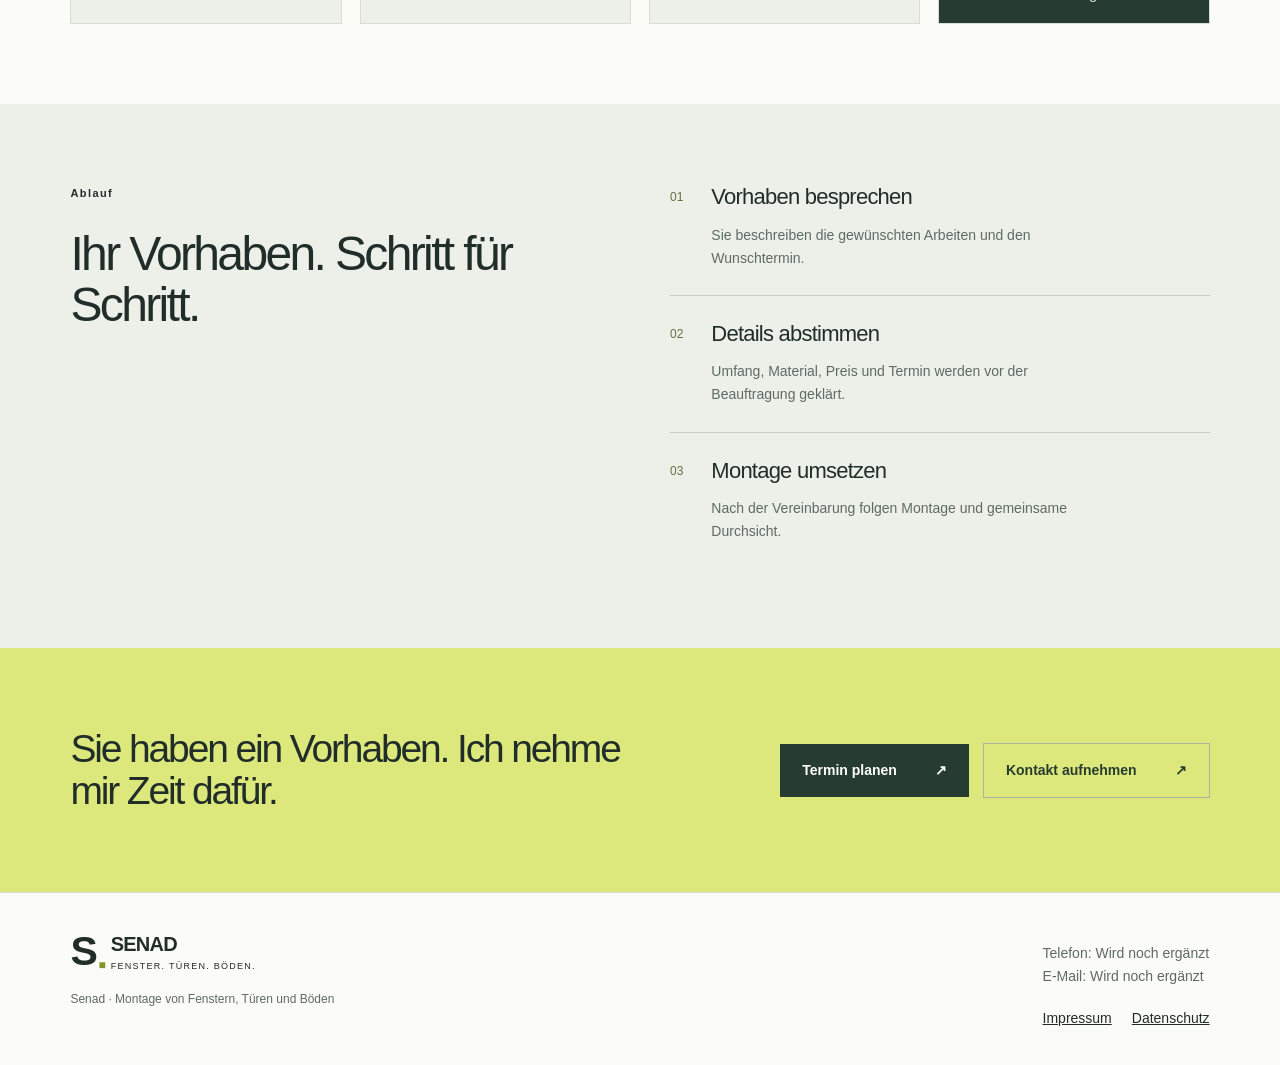
==== commit b15b43c9: "legal note" ====
--- a/index.html
+++ b/index.html
@@ -1,2 +1,2 @@
 <!doctype html>
-<html lang="de"><head><meta charset="utf-8"><meta name="viewport" content="width=device-width, initial-scale=1"><meta name="robots" content="noindex,nofollow"><meta name="description" content="Senad – Startseite. Fenster, Türen, Laminat und motorisierte Rollläden."><title>Startseite | Senad</title><link rel="icon" href="assets/favicon.svg"><link rel="stylesheet" href="style.css"><link rel="stylesheet" href="chat.css"><script defer src="chat.js"></script><script defer src="content.js"></script><script defer src="pages.js"></script><script defer src="business.js"></script><script defer src="script.js"></script></head><body data-page="index"><noscript class="noscript">Bitte JavaScript für Sprachauswahl und Formular aktivieren. / Enable JavaScript for languages and the form. / Ενεργοποιήστε τη JavaScript για τις γλώσσες και τη φόρμα.</noscript><div id="site"><div class="draft">Vorschau · Online-Buchung und Zahlung noch nicht aktiviert</div><header class="multi-header"><div class="header-top"><a class="brand" href="index.html?lang=de"><span class="brand-mark">S<span>■</span></span><span>SENAD<small>FENSTER. TÜREN. BÖDEN.</small></span></a><div class="header-contact"></div><div class="languages" aria-label="Language / Sprache / Γλώσσα"><button type="button" data-lang="de" lang="de" aria-pressed="true">DE</button><button type="button" data-lang="en" lang="en" aria-pressed="false">EN</button><button type="button" data-lang="el" lang="el" aria-pressed="false">ΕΛ</button></div></div><nav class="main-nav" aria-label="Hauptnavigation"><a href="index.html?lang=de" aria-current="page">Startseite</a><a href="leistungen.html?lang=de" >Leistungen</a><a href="termin.html?lang=de" >Besichtigung</a><a href="ueber-uns.html?lang=de" >Über uns</a><a href="galerie.html?lang=de" >Galerie</a><a href="kontakt.html?lang=de" >Kontakt</a><a href="anfahrt.html?lang=de" >Anfahrt</a></nav></header><main><section class="hero"><div class="hero-content"><p class="eyebrow"><span></span>MONTAGESERVICE FÜR IHR ZUHAUSE</p><h1>Gut montiert.<br><span>Besser wohnen.</span></h1><p class="lead">Neue Fenster. Die passende Tür. Ein schöner Boden. Wir kümmern uns um die Montage – Sie um Ihr Zuhause.</p><div class="action-row"><a class="button" href="termin.html?lang=de">Termin planen <span aria-hidden="true">↗</span></a><a class="button secondary-button" href="leistungen.html?lang=de">Leistungen entdecken <span aria-hidden="true">↗</span></a></div><div class="hero-bottom"><span>FENSTER. TÜREN. BÖDEN.</span></div></div><div class="hero-image"><img src="assets/interior.jpg" alt="Heller Wohnraum mit großen Fenstern"><div class="image-caption"><span>MEHR LICHT. MEHR WOHNGEFÜHL.</span><span>Alles beginnt mit einem guten Einbau.</span></div></div></section><div class="service-strip"><a href="leistungen.html?lang=de">Fenster</a><a href="leistungen.html?lang=de">Türen</a><a href="leistungen.html?lang=de">Laminat</a><a href="leistungen.html?lang=de">Rollläden &amp; Antriebe</a></div><section class="section home-intro"><div><p class="eyebrow">SENAD</p><h2>Ihr Zuhause. Ihr nächstes Projekt.</h2><p>Fenster, Türen, Laminat oder Rollläden: Entdecken Sie unsere Leistungen und planen Sie den nächsten Schritt.</p></div><div class="home-links"><a href="leistungen.html?lang=de">Leistungen entdecken <span aria-hidden="true">↗</span></a><a href="ueber-uns.html?lang=de">Senad kennenlernen <span aria-hidden="true">↗</span></a><a href="galerie.html?lang=de">Zur Galerie <span aria-hidden="true">↗</span></a></div></section></main><footer class="multi-footer"><div><a class="brand" href="index.html?lang=de"><span class="brand-mark">S<span>■</span></span><span>SENAD<small>FENSTER. TÜREN. BÖDEN.</small></span></a><p>Senad · Montage von Fenstern, Türen und Böden</p></div><div><p>Telefon: Wird noch ergänzt<br>E-Mail: Wird noch ergänzt</p><div class="legal-links"><a href="impressum.html?lang=de">Impressum</a><a href="datenschutz.html?lang=de">Datenschutz</a><a href="agb.html?lang=de">AGB</a><a href="widerruf.html?lang=de">Widerruf</a></div></div></footer></div></body></html>
+<html lang="de"><head><meta charset="utf-8"><meta name="viewport" content="width=device-width, initial-scale=1"><meta name="robots" content="noindex,nofollow"><meta name="description" content="Senad – Startseite. Fenster, Türen, Laminat und motorisierte Rollläden."><title>Startseite | Senad</title><link rel="icon" href="assets/favicon.svg"><link rel="stylesheet" href="style.css"><link rel="stylesheet" href="chat.css"><script defer src="chat.js"></script><script defer src="content.js"></script><script defer src="pages.js"></script><script defer src="business.js"></script><script defer src="script.js"></script></head><body data-page="index"><noscript class="noscript">Bitte JavaScript für Sprachauswahl und Formular aktivieren. / Enable JavaScript for languages and the form. / Ενεργοποιήστε τη JavaScript για τις γλώσσες και τη φόρμα.</noscript><div id="site"><div class="draft">Vorschau · Online-Buchung und Zahlung noch nicht aktiviert</div><header class="multi-header"><div class="header-top"><a class="brand" href="index.html?lang=de"><span class="brand-mark">S<span>■</span></span><span>SENAD<small>FENSTER. TÜREN. BÖDEN.</small></span></a><div class="header-contact"></div><div class="languages" aria-label="Language / Sprache / Γλώσσα"><button type="button" data-lang="de" lang="de" aria-pressed="true">DE</button><button type="button" data-lang="en" lang="en" aria-pressed="false">EN</button><button type="button" data-lang="el" lang="el" aria-pressed="false">ΕΛ</button></div></div><nav class="main-nav" aria-label="Hauptnavigation"><a href="index.html?lang=de" aria-current="page">Startseite</a><a href="leistungen.html?lang=de" >Leistungen</a><a href="termin.html?lang=de" >Besichtigung</a><a href="ueber-uns.html?lang=de" >Über uns</a><a href="galerie.html?lang=de" >Galerie</a><a href="kontakt.html?lang=de" >Kontakt</a><a href="anfahrt.html?lang=de" >Anfahrt</a></nav></header><main><section class="hero"><div class="hero-content"><p class="eyebrow"><span></span>MONTAGESERVICE FÜR IHR ZUHAUSE</p><h1>Gut montiert.<br><span>Besser wohnen.</span></h1><p class="lead">Neue Fenster. Die passende Tür. Ein schöner Boden. Wir kümmern uns um die Montage – Sie um Ihr Zuhause.</p><div class="action-row"><a class="button" href="termin.html?lang=de">Termin planen <span aria-hidden="true">↗</span></a><a class="button secondary-button" href="leistungen.html?lang=de">Leistungen entdecken <span aria-hidden="true">↗</span></a></div><div class="hero-bottom"><span>FENSTER. TÜREN. BÖDEN.</span></div></div><div class="hero-image"><img src="assets/interior.jpg" alt="Heller Wohnraum mit großen Fenstern"><div class="image-caption"><span>MEHR LICHT. MEHR WOHNGEFÜHL.</span><span>Alles beginnt mit einem guten Einbau.</span></div></div></section><div class="service-strip"><a href="leistungen.html?lang=de">Fenster</a><a href="leistungen.html?lang=de">Türen</a><a href="leistungen.html?lang=de">Laminat</a><a href="leistungen.html?lang=de">Rollläden &amp; Antriebe</a></div><section class="section home-intro"><div><p class="eyebrow">SENAD</p><h2>Ihr Zuhause. Ihr nächstes Projekt.</h2><p>Fenster, Türen, Laminat oder Rollläden: Entdecken Sie unsere Leistungen und planen Sie den nächsten Schritt.</p></div><div class="home-links"><a href="leistungen.html?lang=de">Leistungen entdecken <span aria-hidden="true">↗</span></a><a href="ueber-uns.html?lang=de">Senad kennenlernen <span aria-hidden="true">↗</span></a><a href="galerie.html?lang=de">Zur Galerie <span aria-hidden="true">↗</span></a></div></section></main><footer class="multi-footer"><div><a class="brand" href="index.html?lang=de"><span class="brand-mark">S<span>■</span></span><span>SENAD<small>FENSTER. TÜREN. BÖDEN.</small></span></a><p>Senad · Montage von Fenstern, Türen und Böden</p></div><div><p>Telefon: Wird noch ergänzt<br>E-Mail: Wird noch ergänzt</p><div class="legal-links"><a href="impressum.html?lang=de">Impressum</a><a href="datenschutz.html?lang=de">Datenschutz</a></div></div></footer></div></body></html>
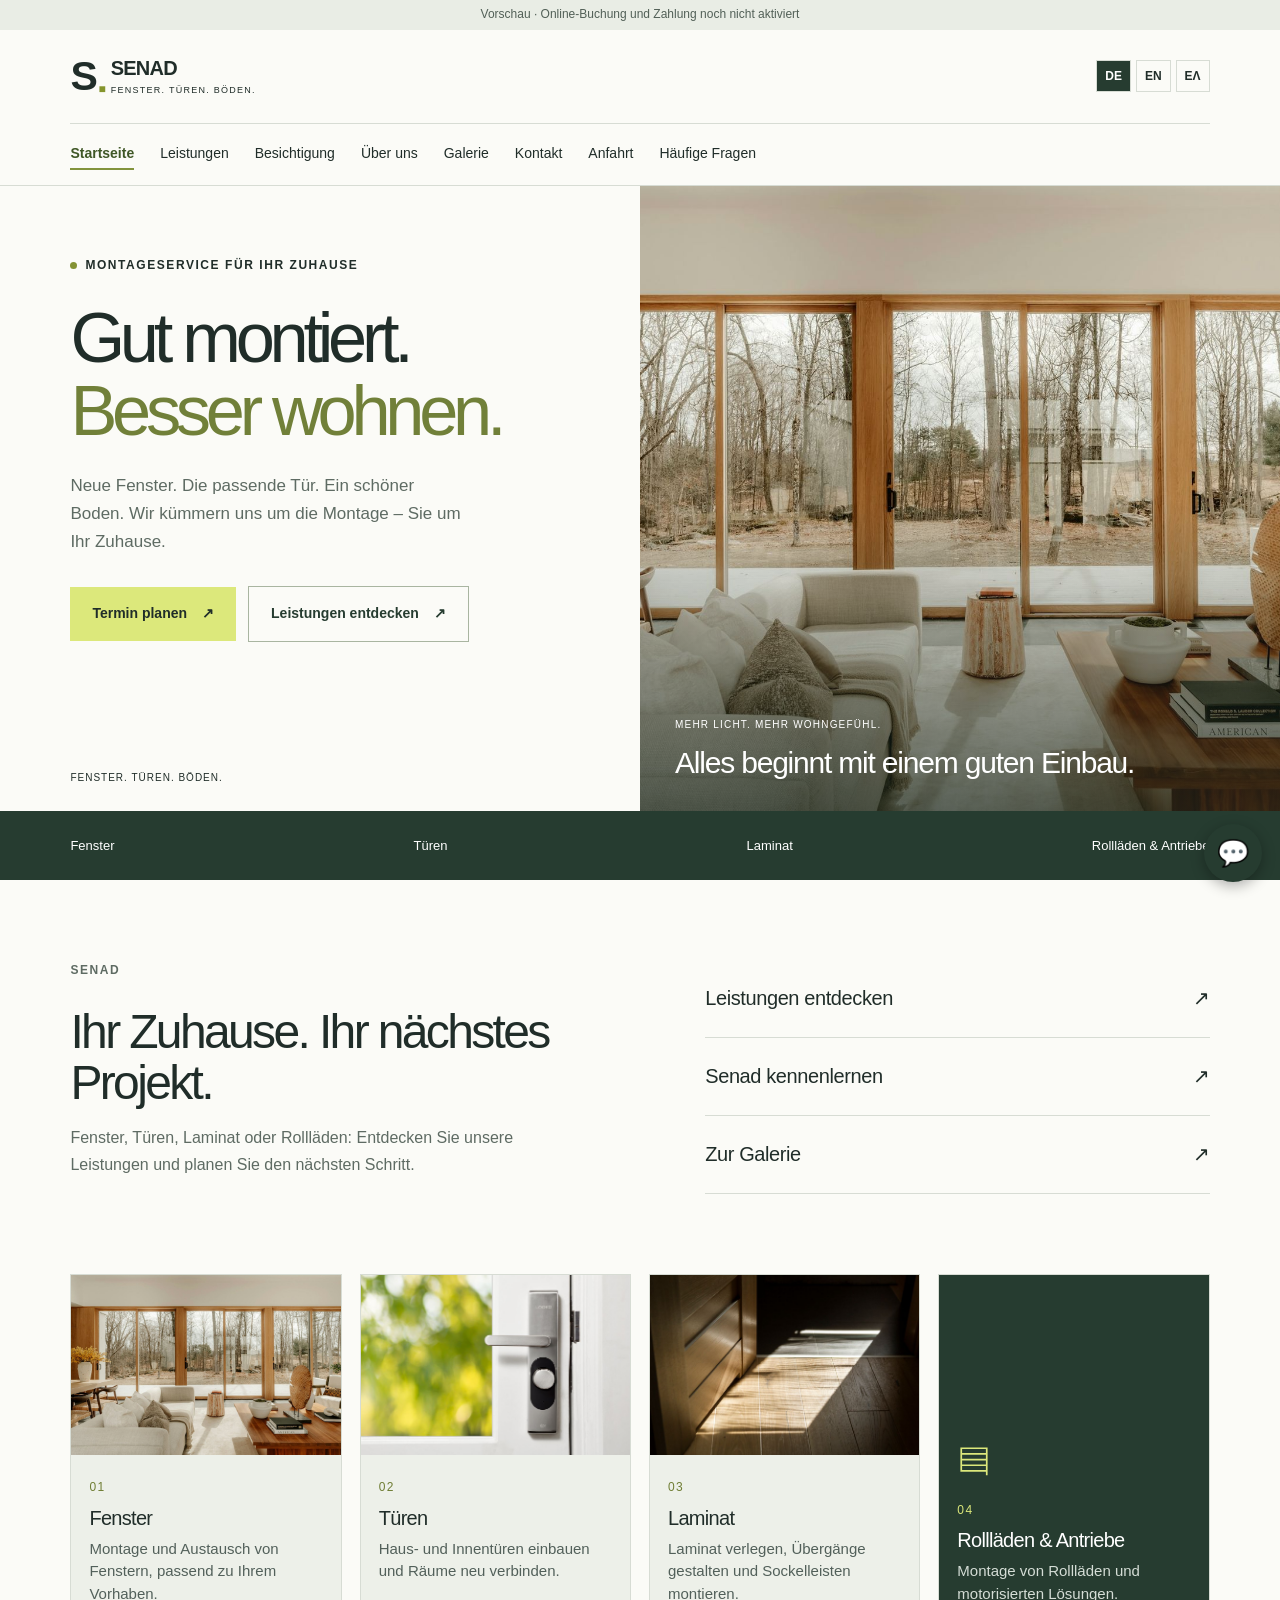
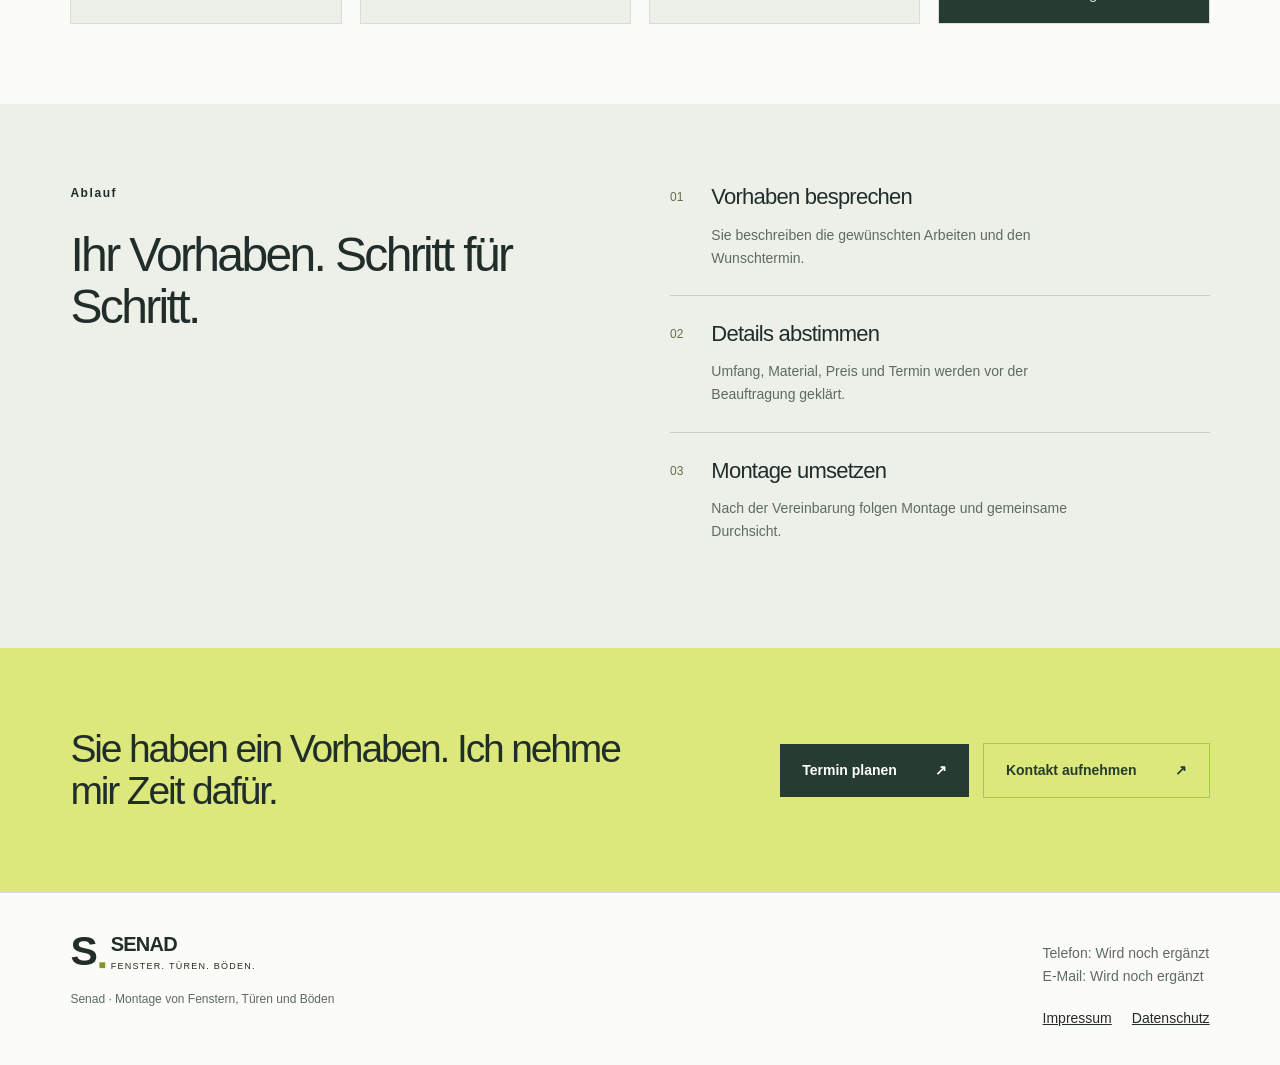
==== commit 3e309dc7: "primo commit" ====
--- a/index.html
+++ b/index.html
@@ -1,2 +1,2 @@
 <!doctype html>
-<html lang="de"><head><meta charset="utf-8"><meta name="viewport" content="width=device-width, initial-scale=1"><meta name="robots" content="noindex,nofollow"><meta name="description" content="Senad – Startseite. Fenster, Türen, Laminat und motorisierte Rollläden."><title>Startseite | Senad</title><link rel="icon" href="assets/favicon.svg"><link rel="stylesheet" href="style.css"><link rel="stylesheet" href="chat.css"><script defer src="chat.js"></script><script defer src="content.js"></script><script defer src="pages.js"></script><script defer src="business.js"></script><script defer src="script.js"></script></head><body data-page="index"><noscript class="noscript">Bitte JavaScript für Sprachauswahl und Formular aktivieren. / Enable JavaScript for languages and the form. / Ενεργοποιήστε τη JavaScript για τις γλώσσες και τη φόρμα.</noscript><div id="site"><div class="draft">Vorschau · Online-Buchung und Zahlung noch nicht aktiviert</div><header class="multi-header"><div class="header-top"><a class="brand" href="index.html?lang=de"><span class="brand-mark">S<span>■</span></span><span>SENAD<small>FENSTER. TÜREN. BÖDEN.</small></span></a><div class="header-contact"></div><div class="languages" aria-label="Language / Sprache / Γλώσσα"><button type="button" data-lang="de" lang="de" aria-pressed="true">DE</button><button type="button" data-lang="en" lang="en" aria-pressed="false">EN</button><button type="button" data-lang="el" lang="el" aria-pressed="false">ΕΛ</button></div></div><nav class="main-nav" aria-label="Hauptnavigation"><a href="index.html?lang=de" aria-current="page">Startseite</a><a href="leistungen.html?lang=de" >Leistungen</a><a href="termin.html?lang=de" >Besichtigung</a><a href="ueber-uns.html?lang=de" >Über uns</a><a href="galerie.html?lang=de" >Galerie</a><a href="kontakt.html?lang=de" >Kontakt</a><a href="anfahrt.html?lang=de" >Anfahrt</a></nav></header><main><section class="hero"><div class="hero-content"><p class="eyebrow"><span></span>MONTAGESERVICE FÜR IHR ZUHAUSE</p><h1>Gut montiert.<br><span>Besser wohnen.</span></h1><p class="lead">Neue Fenster. Die passende Tür. Ein schöner Boden. Wir kümmern uns um die Montage – Sie um Ihr Zuhause.</p><div class="action-row"><a class="button" href="termin.html?lang=de">Termin planen <span aria-hidden="true">↗</span></a><a class="button secondary-button" href="leistungen.html?lang=de">Leistungen entdecken <span aria-hidden="true">↗</span></a></div><div class="hero-bottom"><span>FENSTER. TÜREN. BÖDEN.</span></div></div><div class="hero-image"><img src="assets/interior.jpg" alt="Heller Wohnraum mit großen Fenstern"><div class="image-caption"><span>MEHR LICHT. MEHR WOHNGEFÜHL.</span><span>Alles beginnt mit einem guten Einbau.</span></div></div></section><div class="service-strip"><a href="leistungen.html?lang=de">Fenster</a><a href="leistungen.html?lang=de">Türen</a><a href="leistungen.html?lang=de">Laminat</a><a href="leistungen.html?lang=de">Rollläden &amp; Antriebe</a></div><section class="section home-intro"><div><p class="eyebrow">SENAD</p><h2>Ihr Zuhause. Ihr nächstes Projekt.</h2><p>Fenster, Türen, Laminat oder Rollläden: Entdecken Sie unsere Leistungen und planen Sie den nächsten Schritt.</p></div><div class="home-links"><a href="leistungen.html?lang=de">Leistungen entdecken <span aria-hidden="true">↗</span></a><a href="ueber-uns.html?lang=de">Senad kennenlernen <span aria-hidden="true">↗</span></a><a href="galerie.html?lang=de">Zur Galerie <span aria-hidden="true">↗</span></a></div></section></main><footer class="multi-footer"><div><a class="brand" href="index.html?lang=de"><span class="brand-mark">S<span>■</span></span><span>SENAD<small>FENSTER. TÜREN. BÖDEN.</small></span></a><p>Senad · Montage von Fenstern, Türen und Böden</p></div><div><p>Telefon: Wird noch ergänzt<br>E-Mail: Wird noch ergänzt</p><div class="legal-links"><a href="impressum.html?lang=de">Impressum</a><a href="datenschutz.html?lang=de">Datenschutz</a></div></div></footer></div></body></html>
+<html lang="de"><head><meta charset="utf-8"><meta name="viewport" content="width=device-width, initial-scale=1"><meta name="description" content="Senad – Startseite. Fenster, Türen, Laminat und motorisierte Rollläden."><title>Startseite | Senad</title><link rel="icon" href="assets/favicon.svg"><link rel="stylesheet" href="style.css"><link rel="stylesheet" href="chat.css"><script defer src="chat.js"></script><script defer src="content.js"></script><script defer src="pages.js"></script><script defer src="business.js"></script><script defer src="script.js"></script></head><body data-page="index"><noscript class="noscript">Bitte JavaScript für Sprachauswahl und Formular aktivieren. / Enable JavaScript for languages and the form. / Ενεργοποιήστε τη JavaScript για τις γλώσσες και τη φόρμα.</noscript><div id="site"><div class="draft">Vorschau · Online-Buchung und Zahlung noch nicht aktiviert</div><header class="multi-header"><div class="header-top"><a class="brand" href="index.html?lang=de"><span class="brand-mark">S<span>■</span></span><span>SENAD<small>FENSTER. TÜREN. BÖDEN.</small></span></a><div class="header-contact"></div><div class="languages" aria-label="Language / Sprache / Γλώσσα"><button type="button" data-lang="de" lang="de" aria-pressed="true">DE</button><button type="button" data-lang="en" lang="en" aria-pressed="false">EN</button><button type="button" data-lang="el" lang="el" aria-pressed="false">ΕΛ</button></div></div><nav class="main-nav" aria-label="Hauptnavigation"><a href="index.html?lang=de" aria-current="page">Startseite</a><a href="leistungen.html?lang=de" >Leistungen</a><a href="termin.html?lang=de" >Besichtigung</a><a href="ueber-uns.html?lang=de" >Über uns</a><a href="galerie.html?lang=de" >Galerie</a><a href="kontakt.html?lang=de" >Kontakt</a><a href="anfahrt.html?lang=de" >Anfahrt</a><a href="faq.html?lang=de" >Häufige Fragen</a></nav></header><main><section class="hero"><div class="hero-content"><p class="eyebrow"><span></span>MONTAGESERVICE FÜR IHR ZUHAUSE</p><h1>Gut montiert.<br><span>Besser wohnen.</span></h1><p class="lead">Neue Fenster. Die passende Tür. Ein schöner Boden. Wir kümmern uns um die Montage – Sie um Ihr Zuhause.</p><div class="action-row"><a class="button" href="termin.html?lang=de">Termin planen <span aria-hidden="true">↗</span></a><a class="button secondary-button" href="leistungen.html?lang=de">Leistungen entdecken <span aria-hidden="true">↗</span></a></div><div class="hero-bottom"><span>FENSTER. TÜREN. BÖDEN.</span></div></div><div class="hero-image"><img src="assets/interior.jpg" alt="Heller Wohnraum mit großen Fenstern"><div class="image-caption"><span>MEHR LICHT. MEHR WOHNGEFÜHL.</span><span>Alles beginnt mit einem guten Einbau.</span></div></div></section><div class="service-strip"><a href="leistungen.html?lang=de">Fenster</a><a href="leistungen.html?lang=de">Türen</a><a href="leistungen.html?lang=de">Laminat</a><a href="leistungen.html?lang=de">Rollläden &amp; Antriebe</a></div><section class="section home-intro"><div><p class="eyebrow">SENAD</p><h2>Ihr Zuhause. Ihr nächstes Projekt.</h2><p>Fenster, Türen, Laminat oder Rollläden: Entdecken Sie unsere Leistungen und planen Sie den nächsten Schritt.</p></div><div class="home-links"><a href="leistungen.html?lang=de">Leistungen entdecken <span aria-hidden="true">↗</span></a><a href="ueber-uns.html?lang=de">Senad kennenlernen <span aria-hidden="true">↗</span></a><a href="galerie.html?lang=de">Zur Galerie <span aria-hidden="true">↗</span></a></div></section><section class="section home-cards"><a class="home-card" href="leistungen.html?lang=de"><img src="assets/interior.jpg" alt="" loading="lazy"><div><span>01</span><h3>Fenster</h3><p>Montage und Austausch von Fenstern, passend zu Ihrem Vorhaben.</p></div></a><a class="home-card" href="leistungen.html?lang=de"><img src="assets/door-detail.jpg" alt="" loading="lazy"><div><span>02</span><h3>Türen</h3><p>Haus- und Innentüren einbauen und Räume neu verbinden.</p></div></a><a class="home-card" href="leistungen.html?lang=de"><img src="assets/floor-detail.jpg" alt="" loading="lazy"><div><span>03</span><h3>Laminat</h3><p>Laminat verlegen, Übergänge gestalten und Sockelleisten montieren.</p></div></a><a class="home-card home-card-dark" href="leistungen.html?lang=de"><svg width="34" height="34" viewBox="0 0 24 24" fill="none" stroke="currentColor" stroke-width="1.2" aria-hidden="true"><path d="M3 3h18v16H3zM3 7h18M3 11h18M3 15h18M21 19v3"/></svg><div><span>04</span><h3>Rollläden &amp; Antriebe</h3><p>Montage von Rollläden und motorisierten Lösungen.</p></div></a></section><section class="process section"><div><p class="eyebrow">Ablauf</p><h2>Ihr Vorhaben. Schritt für Schritt.</h2></div><ol><li><span>01</span><div><h3>Vorhaben besprechen</h3><p>Sie beschreiben die gewünschten Arbeiten und den Wunschtermin.</p></div></li><li><span>02</span><div><h3>Details abstimmen</h3><p>Umfang, Material, Preis und Termin werden vor der Beauftragung geklärt.</p></div></li><li><span>03</span><div><h3>Montage umsetzen</h3><p>Nach der Vereinbarung folgen Montage und gemeinsame Durchsicht.</p></div></li></ol></section><section class="callout section"><h2>Sie haben ein Vorhaben. Ich nehme mir Zeit dafür.</h2><div class="action-row"><a class="button" href="termin.html?lang=de">Termin planen <span aria-hidden="true">↗</span></a><a class="button secondary-button" href="kontakt.html?lang=de">Kontakt aufnehmen <span aria-hidden="true">↗</span></a></div></section></main><footer class="multi-footer"><div><a class="brand" href="index.html?lang=de"><span class="brand-mark">S<span>■</span></span><span>SENAD<small>FENSTER. TÜREN. BÖDEN.</small></span></a><p>Senad · Montage von Fenstern, Türen und Böden</p></div><div><p>Telefon: Wird noch ergänzt<br>E-Mail: Wird noch ergänzt</p><div class="legal-links"><a href="impressum.html?lang=de">Impressum</a><a href="datenschutz.html?lang=de">Datenschutz</a></div></div></footer></div></body></html>
--- a/style.css
+++ b/style.css
@@ -1,7 +1,7 @@
 :root{--background:#fbfbf7;--foreground:#202d29;--primary:#dce87b;--primary-foreground:#202d29;--border:#d7dcd4;--muted:#edf0e9;--muted-foreground:#5e6b63;--accent:#dce87b;--accent-foreground:#202d29;--radius:0}*{box-sizing:border-box}html{scroll-behavior:smooth;scroll-padding-top:25px}body{margin:0;background:var(--background);color:var(--foreground);font:16px/1.65 Arial,Helvetica,sans-serif}a{color:inherit;text-decoration:none}a:focus-visible{outline:3px solid #65862c;outline-offset:5px}a:hover{opacity:.8}.draft{background:#e9ede5;text-align:center;font-size:12px;padding:5px 15px;color:#526057}header{display:flex;align-items:center;justify-content:space-between;padding:24px 5.5%;border-bottom:1px solid var(--border)}.brand{display:flex;align-items:center;gap:12px;font-size:20px;font-weight:800;letter-spacing:-.04em;line-height:1.15}.brand small{display:block;font-size:9px;font-weight:500;letter-spacing:.14em;margin-top:5px}.brand-mark{font-size:41px;letter-spacing:-.17em;position:relative;padding-right:8px}.brand-mark span{font-size:12px;color:#85952d;position:absolute;right:0;bottom:3px}nav{display:flex;align-items:center;gap:35px;font-size:14px}.nav-cta{background:var(--foreground);color:#fff;display:flex;align-items:center;gap:25px;padding:10px 18px}.hero{display:grid;grid-template-columns:1fr 1fr;min-height:625px}.hero-content{padding:70px 9% 25px 11%;display:flex;flex-direction:column;align-items:start}.eyebrow{font-size:11px;font-weight:700;letter-spacing:.13em;margin:0 0 25px;display:flex;gap:8px;align-items:center}.eyebrow>span{width:7px;height:7px;background:#839234;border-radius:50%}h1{font-size:clamp(50px,5.5vw,86px);font-weight:500;line-height:1.04;letter-spacing:-.075em;margin:0 0 25px}h1>span{color:#718039}.lead{max-width:395px;color:#5e6b63;font-size:17px;margin:0 0 30px}.button{background:var(--primary);padding:15px 22px;font-size:14px;font-weight:600;display:flex;gap:38px;align-items:center}.hero-bottom{display:flex;justify-content:space-between;width:100%;align-items:center;margin-top:auto;padding-top:48px;font-size:10px;letter-spacing:.1em}.hero-image{position:relative;min-height:570px;background:#c8ccbe}.hero-image img{position:absolute;width:100%;height:100%;object-fit:cover}.hero-image:after{content:'';position:absolute;inset:0;background:linear-gradient(transparent 50%,#17251caa)}.image-caption{position:absolute;bottom:30px;left:35px;color:white;z-index:1}.image-caption>span:first-child{display:block;font-size:10px;letter-spacing:.12em;margin-bottom:12px}.image-caption>span:last-child{font-size:30px;font-weight:500;line-height:1.15;letter-spacing:-.04em}.service-strip{display:flex;justify-content:space-between;gap:20px;padding:24px 5.5%;background:#263c30;color:#fff;font-size:13px}.service-strip b{color:var(--primary)}.section{padding:80px 5.5%}.section-heading{display:flex;align-items:end;justify-content:space-between;gap:30px;margin-bottom:40px}h2{font-size:48px;line-height:1.08;letter-spacing:-.055em;font-weight:500;margin:0}.section-heading>p,.process>div>p:last-child{color:#5e6b63;font-size:15px}.service-grid{display:grid;grid-template-columns:repeat(4,1fr);border-left:1px solid var(--border)}.service-grid article{border:1px solid var(--border);border-left:0;padding:26px 24px;min-height:285px}.card-top{display:flex;justify-content:space-between;align-items:start;margin-bottom:43px}.card-top span{font-size:12px;color:#6a756d}h3{font-size:22px;font-weight:500;letter-spacing:-.035em;line-height:1.2;margin:0 0 13px}.service-grid p{font-size:14px;color:#5e6b63;margin:0}.process{display:grid;grid-template-columns:1fr 1fr;gap:60px;background:#edf0e9}.process ol{list-style:none;margin:0;padding:0}.process li{display:flex;gap:28px;padding:25px 0;border-top:1px solid #c8d0c6}.process li:first-child{padding-top:0;border-top:0}.process li>span{font-size:12px;color:#617044;padding-top:4px}.process li p{font-size:14px;color:#5e6b63;margin:0;max-width:400px}.contact{background:#dce87b;display:grid;grid-template-columns:1fr 1fr;gap:60px;align-items:center}.contact-details>p{font-size:18px}.pending{border-top:1px solid #9da857;padding-top:20px;font-size:14px;color:#485235}footer{display:flex;justify-content:space-between;align-items:center;gap:30px;padding:35px 5.5%}footer>span{font-size:12px;color:#5e6b63}@media(min-width:1600px){.hero{min-height:740px}.hero-content{padding-top:100px}}@media(max-width:900px){.hero-content{padding:50px 8% 25px}h1{font-size:58px}.service-grid{grid-template-columns:repeat(2,1fr)}.service-grid article{min-height:260px}.section{padding:60px 6%}.service-strip{flex-wrap:wrap;justify-content:center}.service-strip b:last-of-type{display:none}h2{font-size:40px}}@media(max-width:620px){header{padding:20px 6%}.brand{font-size:17px}.brand-mark{font-size:35px}nav{gap:15px}nav>a:not(.nav-cta){display:none}.nav-cta{padding:9px 12px;gap:15px}.hero{grid-template-columns:1fr}.hero-content{padding:45px 7% 25px}h1{font-size:62px}.hero-image{min-height:390px}.hero-bottom{padding-top:35px}.service-strip{gap:12px;font-size:12px}.service-strip b{display:none}.service-strip span{padding:0 8px}.section-heading{display:block}.section-heading>p{margin-top:25px}.service-grid{grid-template-columns:1fr}.service-grid article{min-height:auto;padding:25px}.card-top{margin-bottom:25px}.process,.contact{grid-template-columns:1fr;gap:35px}footer{align-items:start;flex-direction:column}.contact h2{font-size:42px}.draft{font-size:11px}}@media(prefers-reduced-motion:reduce){html{scroll-behavior:auto}}
 .languages{display:flex;gap:5px}.languages button{font:600 12px Arial;padding:8px;border:1px solid var(--border);background:transparent;cursor:pointer}.languages button[aria-pressed=true]{background:#263c30;color:white}header{gap:25px}nav{margin-left:auto}.booking{display:grid;grid-template-columns:1fr 1.15fr;gap:60px;background:#f2f4e9}.booking>div>p{max-width:430px;color:#5e6b63}.privacy-note{font-size:14px;border-left:3px solid #a4b447;padding-left:15px}.booking-panel{background:white;border:1px solid var(--border);padding:30px}.booking form{display:grid;grid-template-columns:1fr 1fr;gap:18px}.booking label{display:flex;flex-direction:column;gap:7px;font-size:14px}.booking input,.booking textarea,.service-select{width:100%;min-width:0;border:1px solid #b4bfb4;border-radius:0;background:white;padding:11px 12px;font:16px Arial;height:auto}.booking textarea{resize:vertical}.booking input:focus,.booking textarea:focus{outline:2px solid #718039;outline-offset:2px}.full{grid-column:1/-1}.booking button{cursor:pointer}.booking button:disabled{cursor:not-allowed;opacity:.6}.booking .button{border:0;text-align:left;justify-content:space-between;line-height:1.5}.booking dl{margin:25px 0}.booking dl>div{border-bottom:1px solid var(--border);padding:10px 0;overflow-wrap:anywhere}.booking dt{font-size:12px;color:#5e6b63}.booking dd{margin:0}.edit-button{border:0;background:transparent;color:#334d31;text-decoration:underline;padding:5px 0;font-size:14px}.payment-note{font-size:14px;background:#f1f3e3;padding:15px}.payment-disabled{width:100%}.legal-links{display:flex;gap:20px;flex-wrap:wrap;font-size:14px}.legal-links a{text-decoration:underline}footer>div>p{font-size:14px;color:#5e6b63}.legal-page{max-width:1000px;margin:auto}.legal-page h1{font-size:48px;margin-top:30px;overflow-wrap:anywhere}.legal-page h2{font-size:24px;letter-spacing:-.02em}.legal-page>section{margin-top:35px}.legal-page p{white-space:pre-line;overflow-wrap:anywhere}.legal-warning{background:#fff1d8;border-left:4px solid #a96616;padding:20px}.legal-warning strong{font-size:13px}.legal-warning p{margin-bottom:0;font-size:15px}.back{font-size:14px;text-decoration:underline}html[lang=el] h1{font-size:clamp(42px,4.2vw,65px);letter-spacing:-.04em}html[lang=el] .brand small{font-size:8px}@media(max-width:850px){.booking{grid-template-columns:1fr;gap:30px}header{flex-wrap:wrap}nav{gap:20px}.languages{margin-left:auto}.hero h1{overflow-wrap:anywhere}}@media(max-width:620px){.booking form{grid-template-columns:1fr}.booking-panel{padding:20px}nav{order:3;width:100%;margin:0}nav>a:not(.nav-cta){display:block}.nav-cta{margin-left:auto}.booking h2{font-size:38px}.legal-page h1{font-size:37px}.legal-links{gap:12px}header{gap:15px}.hero-image{min-height:350px}.languages{gap:3px}}
 
-button,input,select,textarea{font:inherit}button{cursor:pointer}button:focus-visible,select:focus-visible{outline:3px solid #718039;outline-offset:3px}.booking select{width:100%;border:1px solid #b4bfb4;background:white;padding:11px 12px;font-size:16px;min-width:0}.booking select:focus{outline:2px solid #718039}button{color:inherit}h1,h2,h3,p{overflow-wrap:break-word}.noscript{padding:20px;background:#fff1d8}.noscript ~ #site form{display:none}
+button,input,select,textarea{font:inherit}button{cursor:pointer}button:focus-visible,select:focus-visible{outline:3px solid #718039;outline-offset:3px}.booking select{width:100%;border:1px solid #b4bfb4;background:white;padding:11px 12px;font-size:16px;min-width:0}.booking select:focus{outline:2px solid #718039}button{color:inherit}h1,h2,h3,p{overflow-wrap:break-word}.noscript{padding:20px;background:#fff1d8}@media (scripting:none){#booking-form{display:none}}
 /* Pagine separate Senad HTML */
 .multi-header{display:block;padding:0 5.5%;border-bottom:1px solid var(--border)}.header-top{display:flex;align-items:center;gap:25px;padding:23px 0}.header-contact{margin-left:auto;font-size:14px}.main-nav{display:flex;gap:26px;align-items:center;flex-wrap:wrap;margin:0;border-top:1px solid var(--border);padding:15px 0}.main-nav a{display:block!important;font-size:14px;padding:3px 0;border-bottom:2px solid transparent}.main-nav a[aria-current=page]{border-color:#82933c;color:#3f5726;font-weight:700}.main-nav a:last-child{border-bottom-color:transparent}.main-nav a:last-child[aria-current=page]{border-bottom-color:#82933c}.multi-header .languages{margin:0}.action-row{display:flex;flex-wrap:wrap;gap:14px;align-items:center}.button{white-space:normal}.secondary-button{background:transparent;border:1px solid #a9b5a1!important;color:#263c30}.hero .action-row{gap:12px}.hero .action-row .button{gap:15px}.home-intro{display:grid;grid-template-columns:1.1fr 1fr;gap:80px;align-items:center}.home-intro p{color:#5e6b63;max-width:470px}.home-links{display:flex;flex-direction:column}.home-links a{padding:22px 0;border-bottom:1px solid var(--border);display:flex;justify-content:space-between;gap:20px;font-size:20px;letter-spacing:-.02em}.page-heading{padding-bottom:50px;background:#eef1e8;border-bottom:1px solid var(--border)}.page-heading h1{font-size:clamp(40px,4.8vw,66px);line-height:1.1;max-width:860px;letter-spacing:-.055em}.page-lead{max-width:760px;font-size:18px;color:#5e6b63;margin:0}.page-heading .eyebrow{margin-bottom:18px}.service-page-grid{display:grid;grid-template-columns:1fr 1fr;gap:25px}.service-page-grid article{padding:35px;border:1px solid var(--border)}.service-page-grid h2{font-size:32px}.service-page-grid p,.service-page-grid li{color:#5e6b63}.service-page-grid ul{padding-left:20px;margin:25px 0}.service-page-grid li{padding:4px 0}.service-note{grid-column:1/-1;font-size:14px}.text-link{font-size:14px;text-decoration:underline;text-underline-offset:5px}.callout{background:#dce87b;display:flex;justify-content:space-between;gap:45px;align-items:center}.callout h2{max-width:550px;font-size:39px}.callout .button{background:#263c30;color:white}.callout .secondary-button{background:transparent;color:#263c30}.about-body{display:grid;grid-template-columns:1fr 1fr;gap:60px}.about-image img{width:100%;height:440px;object-fit:cover;display:block}.image-note{font-size:12px;color:#5e6b63;line-height:1.5}.about-body h2{font-size:36px}.about-body p{color:#5e6b63}.value{display:flex;gap:20px;border-top:1px solid var(--border);padding-top:25px;margin-top:25px}.value>span{font-size:12px;color:#70813e}.value h3{font-size:20px}.value p{font-size:14px;margin:0}.gallery-section{padding-top:35px}.gallery-notice{padding:15px 20px;background:#eef1e8;border-left:3px solid #91a444;font-size:14px;margin:0 0 35px;color:#526057}.gallery-grid{display:grid;grid-template-columns:1fr 1fr;gap:35px}.gallery-grid figure{margin:0;min-width:0}.gallery-grid figure:first-child{grid-column:1/-1}.gallery-grid img{width:100%;height:360px;object-fit:cover;display:block}.gallery-grid figure:first-child img{height:490px}.gallery-grid h2{font-size:22px;letter-spacing:-.025em;margin:16px 0 5px}.gallery-grid figcaption>a{font-size:12px;text-decoration:underline;color:#5e6b63}.contact-layout{display:grid;grid-template-columns:1.1fr 1fr;gap:70px}.contact-list{margin:0}.contact-list>div{padding:20px 0;border-bottom:1px solid var(--border)}.contact-list dt{font-size:12px;letter-spacing:.08em;text-transform:uppercase;color:#5e6b63;margin-bottom:5px}.contact-list dd{margin:0;font-size:22px;overflow-wrap:anywhere}.contact-list dd>a{text-decoration:underline}.contact-aside{padding:35px;background:#edf0e9;align-self:start}.contact-aside h2{font-size:36px}.contact-aside p{font-size:15px;color:#5e6b63}.contact-aside .button{margin:25px 0}.directions-layout{display:grid;grid-template-columns:1fr 1.1fr;gap:65px;align-items:start}.directions-layout h2{font-size:35px}.directions-layout p{color:#5e6b63}.address-panel{padding:35px;border:1px solid var(--border);background:#edf0e9}.small-note{font-size:12px}.directions-layout .action-row{margin-top:30px}.booking ul{padding-left:22px;color:#5e6b63}.booking li{margin:12px 0}.booking h2{font-size:35px}.multi-footer{border-top:1px solid var(--border);align-items:start}.multi-footer>.brand{align-self:start}.multi-footer>div:first-child>p{font-size:12px;margin-top:15px}.multi-footer>div:last-child{max-width:650px}.multi-footer .brand{width:max-content}.multi-footer p a{text-decoration:underline}.multi-footer .legal-links{margin-top:18px}.multi-footer .brand small{color:#282a22}html[lang=el] .main-nav{gap:18px}html[lang=el] .main-nav a{font-size:13px}html[lang=el] .page-heading h1{font-size:clamp(37px,4.5vw,62px)}
 @media(max-width:900px){.main-nav{gap:18px}.home-intro,.about-body,.contact-layout,.directions-layout{gap:35px}.callout{display:block}.callout .action-row{margin-top:25px}.gallery-grid figure:first-child img{height:400px}.about-image img{height:380px}.service-page-grid article{padding:25px}}
@@ -30,3 +30,17 @@
 .faq-list summary::after{content:'+';color:#6f7d33;font-size:24px}
 .faq-list details[open] summary::after{content:'–'}
 .faq-list p{margin:12px 0 0;color:#52605a;line-height:1.6}
+
+/* Tutti i dispositivi: testi leggibili e link facili da toccare */
+.eyebrow{font-size:12px}
+/* zona di tocco più alta senza spostare niente (padding + margine negativo) */
+.service-strip a,.legal-links a,.text-link,.back{display:inline-block;padding-block:.35rem;margin-block:-.35rem}
+@media (pointer:coarse){.service-strip a,.legal-links a,.text-link,.back{padding-block:.7rem;margin-block:-.7rem}}
+@media (max-width:620px){
+ .draft,.hero-bottom,.image-caption>span:first-child{font-size:12px}
+ .brand small{font-size:10px}
+ html[lang=el] .brand small{font-size:9px}
+ /* la frase sulla foto resta dentro la foto */
+ .image-caption{left:20px;right:20px;bottom:22px}
+ .image-caption>span:last-child{font-size:24px}
+}
